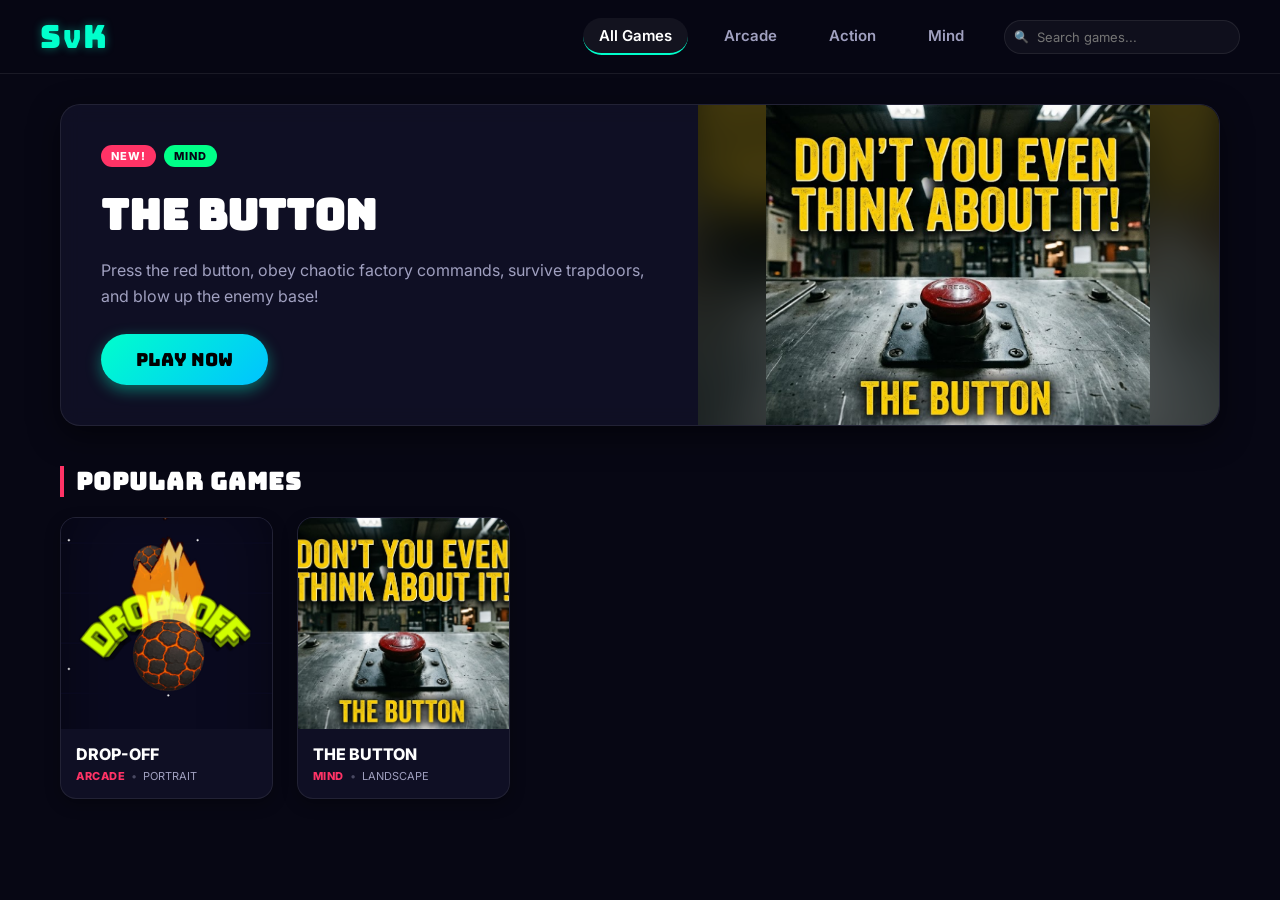
==== index.html @ 61e50400 "about page, favicon, seo issues fixed" ====
<!DOCTYPE html>
<html lang="en">
<head>
    <meta charset="UTF-8">
    <meta name="viewport" content="width=device-width, initial-scale=1.0, maximum-scale=1.0, user-scalable=no">
    <title>Free online games at SvK - Play Now!</title>
    <meta name="description" content="Play the best free online browser games on SvK. No downloads, no installations, instant play directly in your browser on PC and mobile.">
    <meta name="keywords" content="svk, arcade, free online games, browser games, html5 games, play free games, unblocked games, play reflex games, drop-off, the button, the-button, reflex games">
    <meta name="robots" content="index, follow, max-image-preview:large">
    <link rel="canonical" href="https://svk-games.netlify.app/">
    <link rel="icon" type="image/svg+xml" href="/favicon.svg">
    <link rel="alternate icon" href="/favicon.ico">

    <meta name="author" content="Sumegh Veer Kalra, SvK Creations">
    <meta name="creator" content="Sumegh Veer Kalra, SvK Creations">

    <meta name="msvalidate.01" content="404C82F851A61285B757FA235D594E7E" />

    <meta property="og:type" content="website">
    <meta property="og:url" content="https://svk-games.netlify.app/">
    <meta property="og:title" content="SvK - Play Free Online Browser Games">
    <meta property="og:description" content="Play premium free HTML5 online browser games on SvK. Fast, instant play on mobile and desktop with no installs.">
    <meta property="og:image" content="https://svk-games.netlify.app/games/the-button/cover_square.png">

    <meta name="twitter:card" content="summary_large_image">
    <meta name="twitter:url" content="https://svk-games.netlify.app/">
    <meta name="twitter:title" content="SvK - Play Free Online Browser Games">
    <meta name="twitter:description" content="Play premium free HTML5 online browser games on SvK. Fast, instant play on mobile and desktop.">
    <meta name="twitter:image" content="https://svk-games.netlify.app/games/the-button/cover_square.png">

    <script type="application/ld+json">
    {
      "@context": "https://schema.org",
      "@type": "WebSite",
      "name": "SvK",
      "url": "https://svk-games.netlify.app/",
      "description": "Play premium free HTML5 online browser games on SvK.",
      "genre": "GamePlatform",
      "author": [
        {
          "@type": "Person",
          "name": "Sumegh Veer Kalra"
        },
        {
          "@type": "Organization",
          "name": "SvK Creations"
        }
      ],
      "creator": [
        {
          "@type": "Person",
          "name": "Sumegh Veer Kalra"
        },
        {
          "@type": "Organization",
          "name": "SvK Creations"
        }
      ],
      "potentialAction": {
        "@type": "SearchAction",
        "target": "https://svk-games.netlify.app/?search={search_term_string}",
        "query-input": "required name=search_term_string"
      }
    }
    </script>

    <script>
    if ('serviceWorker' in navigator) {
        navigator.serviceWorker.getRegistrations().then(function(regs) {
            for (let reg of regs) reg.unregister();
        });
    }
    </script>

    <link rel="stylesheet" href="style.css?v=1.1.8">
    
    <link rel="preconnect" href="https://fonts.googleapis.com">
    <link rel="preconnect" href="https://fonts.gstatic.com" crossorigin>
    <link href="https://fonts.googleapis.com/css2?family=Bungee&family=Inter:wght@400;600;800&display=swap" rel="stylesheet">
</head>
<body>

    <header class="main-header">
        <div class="header-container">
            <a href="/about" target="_blank" class="logo" title="About SvK">S<span class="logo-v">v</span>K</a>
            <div class="header-controls">
                <nav class="nav-links">
                    <a href="#" class="active" data-filter="all">All Games</a>
                    <a href="#" data-filter="arcade">Arcade</a>
                    <a href="#" data-filter="action">Action</a>
                    <a href="#" data-filter="mind">Mind</a>
                </nav>
                <div class="search-wrapper">
                    <span class="search-icon">🔍</span>
                    <input type="text" id="search-input" placeholder="Search games..." autocomplete="off">
                    <button id="search-clear-btn" style="display: none;">✕</button>
                </div>
            </div>
        </div>
    </header>

    <main class="portal-container">

        <section class="featured-section">
            <div class="featured-card" id="featured-game-card" style="display: none;">
                <div class="featured-info">
                    <div class="featured-tags-row">
                        <span class="tag" id="featured-tag">NEW!</span>
                        <span class="tag-category" id="featured-category">CATEGORY</span>
                    </div>
                    <h1 class="featured-title" id="featured-title">Loading...</h1>
                    <p class="featured-desc" id="featured-desc">Loading description...</p>
                    <button class="play-btn-large" id="featured-play-btn">PLAY NOW</button>
                </div>
                <div class="featured-media">
                    
                    <div class="media-placeholder" id="featured-media-img"></div>
                </div>
            </div>
        </section>

        <section class="games-section" id="recently-played-section" style="display: none;">
            <h2 class="section-title">Recently Played</h2>
            <div class="games-grid" id="recently-played-grid-container">
                
            </div>
        </section>

        <section class="games-section">
            <h2 class="section-title" id="games-section-title">Popular Games</h2>
            <div class="games-grid" id="games-grid-container">
                
            </div>
        </section>

    </main>

    <div id="gameModal" class="game-modal">
        <div class="modal-backdrop" onclick="portal.closeGame()"></div>
        <div class="modal-content">
            <button id="floatingCloseBtn" class="floating-close-btn" onclick="portal.closeGame()" title="Close">✕</button>
            <div class="modal-header">
                <h3 id="modal-game-title">Game Title</h3>
                <div class="modal-controls">
                    <button id="shareBtn" onclick="portal.shareActiveGame()" title="Share Game">🔗</button>
                    <button id="fullscreenBtn" title="Fullscreen">⛶</button>
                    <button id="closeBtn" onclick="portal.closeGame()" title="Close">✕</button>
                </div>
            </div>
            <div class="iframe-wrapper" id="game-iframe-wrapper">
                <div id="game-loader-overlay" class="game-loader-overlay" style="display: none;">
                    <div class="loader-pulse-logo">S<span class="logo-v">v</span>K</div>
                    <div class="loader-game-title" id="loader-game-title">LOADING...</div>
                    <div class="loader-bar-track">
                        <div class="loader-bar-fill" id="loader-progress-bar"></div>
                    </div>
                    <div class="loader-stats">
                        <span id="loader-percent">0%</span>
                        <span id="loader-bytes">0 KB / 0 KB</span>
                    </div>
                </div>
                <button id="mobile-back-btn" class="mobile-back-btn" onclick="portal.exitMobileFullscreen()" style="display: none;">
                    ✕ Back
                </button>
            </div>

            <div class="mobile-info-panel" id="game-mobile-panel">
                
            </div>
        </div>

        <div class="game-sidebar" id="game-pc-sidebar">
            
        </div>
    </div>

    <div id="toast-notification" class="toast-notification">Link copied to clipboard! 📋</div>

    <script src="portal.js?v=1.1.8"></script>
</body>
</html>
---- style.css ----
:root {
    --bg-dark: #070714;
    --bg-card: rgba(22, 22, 48, 0.6);
    --border-color: rgba(255, 255, 255, 0.08);
    --text-primary: #ffffff;
    --text-secondary: #a0a0c0;
    --color-accent: #00ffcc;
    --color-neon-pink: #ff3366;
    --color-neon-yellow: #ffcc00;
    --font-primary: 'Inter', sans-serif;
    --font-heading: 'Bungee', sans-serif;
    --transition-smooth: all 0.3s cubic-bezier(0.25, 0.8, 0.25, 1);
}

body {
    margin: 0;
    padding: 0;
    background-color: var(--bg-dark);
    color: var(--text-primary);
    font-family: var(--font-primary);
    overflow-x: hidden;
    min-height: 100vh;
    display: flex;
    flex-direction: column;
}

.main-header {
    background-color: rgba(7, 7, 20, 0.95);
    border-bottom: 1px solid var(--border-color);
    position: sticky;
    top: 0;
    z-index: 1000;
}

.header-container {
    max-width: 1200px;
    margin: 0 auto;
    padding: 15px 20px;
    display: flex;
    justify-content: space-between;
    align-items: center;
}

.logo {
    font-family: var(--font-heading); 
    font-size: 32px;
    color: var(--color-accent);
    letter-spacing: 1px;
    text-shadow: 0 0 10px rgba(0, 255, 204, 0.4);
    cursor: pointer;
    display: flex;
    align-items: baseline;
    text-decoration: none;
}

.logo-v {
    font-family: var(--font-heading); 
    font-size: 25px; 
    margin: 0 1px;
}

.nav-links {
    display: flex;
    gap: 20px;
}

.nav-links a {
    color: var(--text-secondary);
    text-decoration: none;
    font-weight: 600;
    font-size: 15px;
    padding: 8px 16px;
    border-radius: 20px;
    transition: var(--transition-smooth);
}

.nav-links a:hover,
.nav-links a.active {
    color: var(--text-primary);
    background-color: rgba(255, 255, 255, 0.05);
    border-bottom: 2px solid var(--color-accent);
}

.header-controls {
    display: flex;
    align-items: center;
    gap: 24px;
}

.search-wrapper {
    position: relative;
    display: flex;
    align-items: center;
}

.search-wrapper input {
    background-color: rgba(255, 255, 255, 0.04);
    border: 1px solid var(--border-color);
    border-radius: 20px;
    padding: 8px 32px 8px 32px;
    color: var(--text-primary);
    font-family: var(--font-primary);
    font-size: 13px;
    width: 170px;
    transition: var(--transition-smooth);
}

.search-wrapper input:focus {
    outline: none;
    border-color: var(--color-accent);
    box-shadow: 0 0 10px rgba(0, 255, 204, 0.3);
    background-color: rgba(255, 255, 255, 0.08);
    width: 210px; 
}

.search-icon {
    position: absolute;
    left: 10px;
    font-size: 12px;
    color: var(--text-secondary);
    pointer-events: none;
}

#search-clear-btn {
    position: absolute;
    right: 10px;
    background: transparent;
    border: none;
    color: var(--text-secondary);
    font-size: 12px;
    cursor: pointer;
    padding: 0;
    display: flex;
    align-items: center;
    justify-content: center;
}

#search-clear-btn:hover {
    color: var(--color-neon-pink);
}

.portal-container {
    flex: 1;
    max-width: 1200px;
    width: 100%;
    margin: 0 auto;
    padding: 30px 20px;
    box-sizing: border-box;
}

.featured-section {
    margin-bottom: 40px;
}

.featured-card {
    background: var(--bg-card);
    border: 1px solid var(--border-color);
    border-radius: 20px;
    display: flex;
    overflow: hidden;
    box-shadow: 0 10px 30px rgba(0, 0, 0, 0.5);
    backdrop-filter: blur(10px);
}

.featured-info {
    padding: 40px;
    flex: 1;
    display: flex;
    flex-direction: column;
    justify-content: center;
    align-items: flex-start;
    gap: 15px;
}

.featured-tags-row {
    display: flex;
    gap: 8px;
    align-items: center;
    margin-bottom: 5px;
}

.featured-info .tag {
    background-color: var(--color-neon-pink);
    color: white;
    font-size: 11px;
    font-weight: 800;
    padding: 4px 10px;
    border-radius: 12px;
    letter-spacing: 1px;
}

.tag-category {
    background-color: #00ff88; 
    color: #050515;            
    font-size: 11px;
    font-weight: 800;
    padding: 4px 10px;
    border-radius: 12px;
    letter-spacing: 1px;
    text-transform: uppercase;
}

.featured-title {
    font-family: var(--font-heading);
    font-size: 42px;
    margin: 0;
    color: var(--text-primary);
    text-transform: uppercase;
}

.featured-desc {
    color: var(--text-secondary);
    font-size: 16px;
    line-height: 1.6;
    margin: 0 0 10px 0;
}

.play-btn-large {
    background: linear-gradient(135deg, var(--color-accent), #00c3ff);
    color: #000;
    font-family: var(--font-heading);
    font-size: 18px;
    border: none;
    padding: 14px 35px;
    border-radius: 30px;
    cursor: pointer;
    box-shadow: 0 5px 15px rgba(0, 255, 204, 0.4);
    transition: var(--transition-smooth);
}

.play-btn-large:hover {
    transform: translateY(-3px);
    box-shadow: 0 8px 25px rgba(0, 255, 204, 0.6);
}

.featured-media {
    flex: 0 0 45%; 
    aspect-ratio: 16 / 9; 
    background-color: #0c0c20;
    position: relative;
    overflow: hidden;
    display: flex;
    align-items: center;
    justify-content: center;
}

.featured-media::before {
    content: "";
    position: absolute;
    top: -20px;
    left: -20px;
    right: -20px;
    bottom: -20px;
    background-image: var(--featured-bg);
    background-size: cover;
    background-position: center;
    filter: blur(22px) brightness(0.45);
    transform: scale(1.15);
    z-index: 1;
}

.media-placeholder {
    position: relative;
    width: 100%;
    height: 100%;
    background-size: contain;
    background-repeat: no-repeat;
    background-position: center;
    z-index: 2;
    opacity: 1;
}

.games-section {
    margin-top: 20px;
}

.section-title {
    font-family: var(--font-heading);
    font-size: 24px;
    margin-bottom: 20px;
    letter-spacing: 1px;
    border-left: 4px solid var(--color-neon-pink);
    padding-left: 12px;
}

.games-grid {
    display: grid;
    grid-template-columns: repeat(auto-fill, minmax(180px, 1fr));
    gap: 24px;
}

.game-card {
    background: var(--bg-card);
    border: 1px solid var(--border-color);
    border-radius: 16px;
    overflow: hidden;
    cursor: pointer;
    box-shadow: 0 5px 15px rgba(0, 0, 0, 0.3);
    transition: var(--transition-smooth);
    display: flex;
    flex-direction: column;
}

.game-card:hover {
    transform: translateY(-6px);
    border-color: var(--color-accent);
    box-shadow: 0 10px 20px rgba(0, 255, 204, 0.25);
}

.game-thumb-wrapper {
    width: 100%;
    padding-top: 100%; 
    position: relative;
    background-color: #0f0f2a;
    overflow: hidden;
}

.game-thumb {
    position: absolute;
    top: 0;
    left: 0;
    width: 100%;
    height: 100%;
    object-fit: cover;
    transition: transform 0.5s ease;
    pointer-events: none; 
}

.game-card:hover .game-thumb {
    transform: scale(1.08);
}

.game-info {
    padding: 15px;
    display: flex;
    flex-direction: column;
    gap: 5px;
}

.game-title {
    font-weight: 800;
    font-size: 16px;
    margin: 0;
    white-space: nowrap;
    overflow: hidden;
    text-overflow: ellipsis;
    text-transform: uppercase;
}

.game-meta {
    font-size: 11px; 
    color: var(--text-secondary);
    display: flex;
    align-items: center; 
}

.game-modal {
    position: fixed;
    top: 0;
    left: 0;
    width: 100vw;
    height: 100vh;
    z-index: 2000;
    display: none; 
    justify-content: center;
    align-items: center;
}

.game-modal.active {
    display: flex; 
}

.modal-backdrop {
    position: absolute;
    top: 0;
    left: 0;
    width: 100%;
    height: 100%;
    background-color: rgba(5, 5, 15, 0.96);
}

.modal-content {
    position: absolute;
    top: 50%;
    left: 50%;
    transform: translate(-50%, -50%);
    background: #0f0f25;
    border: 2px solid var(--border-color);
    border-radius: 20px;
    box-shadow: 0 20px 50px rgba(0, 0, 0, 0.8);
    display: flex;
    flex-direction: column;
    overflow: hidden;
    z-index: 10;
}

.desktop-device .modal-content.landscape {
    top: 44%;
    width: 800px;
    overflow: visible;
    background: transparent;
    border: none;
    box-shadow: none;
}

.desktop-device .modal-content.landscape .modal-header {
    background: #0f0f25;
    border: 2px solid var(--border-color);
    border-bottom: 1px solid var(--border-color);
    border-radius: 20px 20px 0 0;
}

.desktop-device .modal-content.landscape .iframe-wrapper {
    border-left: 2px solid var(--border-color);
    border-right: 2px solid var(--border-color);
    border-bottom: 2px solid var(--border-color);
    border-radius: 0 0 20px 20px;
    overflow: hidden;
}

.desktop-device .modal-content.landscape #game-pc-sidebar-inline {
    display: flex;
    flex-direction: row;
    gap: 40px;
    padding: 18px 24px;
    background: transparent;
    border: none;
    overflow: hidden;
}

.modal-header {
    background: rgba(255, 255, 255, 0.02);
    border-bottom: 1px solid var(--border-color);
    padding: 15px 20px;
    display: flex;
    justify-content: space-between;
    align-items: center;
}

.modal-header h3 {
    margin: 0;
    font-family: var(--font-primary);
    font-weight: 800;
    font-size: 18px;
    text-transform: uppercase;
}

.modal-controls {
    display: flex;
    gap: 12px;
}

.modal-controls button {
    background: transparent;
    border: none;
    color: var(--text-secondary);
    font-size: 20px;
    cursor: pointer;
    width: 32px;
    height: 32px;
    border-radius: 50%;
    display: flex;
    justify-content: center;
    align-items: center;
    transition: var(--transition-smooth);
}

.modal-controls button:hover {
    color: var(--text-primary);
    background-color: rgba(255, 255, 255, 0.08);
}

#shareBtn:hover {
    color: var(--color-accent);
    background-color: rgba(0, 255, 204, 0.12);
}

#closeBtn:hover {
    background-color: var(--color-neon-pink);
    color: white;
}

.iframe-wrapper {
    display: flex;
    justify-content: center;
    align-items: center;
    background-color: #000000;
    position: relative;
    z-index: 2; 
    overflow: hidden;
    box-sizing: border-box;
}

.iframe-wrapper iframe,
#active-game-iframe {
    width: 100%;
    height: 100%;
    max-width: 100%;
    max-height: 100%;
    aspect-ratio: var(--game-aspect-ratio, 16 / 9);
    border: none;
    display: block;
    object-fit: contain;
    margin: auto;
}

.game-loader-overlay {
    position: absolute;
    top: 0;
    left: 0;
    width: 100%;
    height: 100%;
    background-color: #080816;
    display: flex;
    flex-direction: column;
    justify-content: center;
    align-items: center;
    gap: 16px;
    z-index: 100;
    transition: opacity 0.35s ease, visibility 0.35s ease;
    padding: 30px;
    box-sizing: border-box;
}

.game-loader-overlay.fade-out {
    opacity: 0;
    visibility: hidden;
    pointer-events: none;
}

.loader-pulse-logo {
    font-family: var(--font-heading);
    font-size: 38px;
    color: var(--color-accent);
    letter-spacing: 1px;
    display: flex;
    align-items: baseline;
    justify-content: center;
    animation: loaderLogoGlow 1.5s ease-in-out infinite alternate;
}

.loader-pulse-logo .logo-v {
    font-family: var(--font-heading);
    font-size: 29px;
    margin: 0 1px;
    color: var(--color-accent);
}

@keyframes loaderLogoGlow {
    from {
        text-shadow: 0 0 10px rgba(0, 255, 204, 0.4);
        transform: scale(0.97);
    }
    to {
        text-shadow: 0 0 20px rgba(0, 255, 204, 0.9), 0 0 35px rgba(0, 255, 204, 0.6);
        transform: scale(1.03);
    }
}

.loader-game-title {
    font-family: var(--font-primary);
    font-weight: 800;
    font-size: 14px;
    letter-spacing: 1.5px;
    text-transform: uppercase;
    color: var(--text-secondary);
}

.loader-bar-track {
    width: 80%;
    max-width: 320px;
    height: 8px;
    background-color: rgba(255, 255, 255, 0.08);
    border: 1px solid rgba(255, 255, 255, 0.15);
    border-radius: 10px;
    overflow: hidden;
    position: relative;
    box-shadow: inset 0 2px 4px rgba(0, 0, 0, 0.6);
}

.loader-bar-fill {
    width: 0%;
    height: 100%;
    background: var(--color-accent);
    border-radius: 10px;
    transition: width 0.15s ease-out;
    box-shadow: 0 0 14px rgba(0, 255, 204, 0.85);
}

.loader-stats {
    display: flex;
    justify-content: space-between;
    width: 80%;
    max-width: 320px;
    font-family: var(--font-primary);
    font-size: 12px;
    font-weight: 700;
    color: var(--text-secondary);
}

.loader-stats #loader-percent {
    color: var(--color-accent);
}

.iframe-wrapper.portrait {
    width: 368px; 
    height: 654px; 
}

.iframe-wrapper.landscape {
    width: 800px;
    height: 450px; 
}

.iframe-wrapper.square {
    width: 500px;
    height: 500px; 
}

.floating-close-btn {
    position: absolute;
    top: 15px;
    right: 15px;
    width: 40px;
    height: 40px;
    border-radius: 50%;
    background: rgba(0, 0, 0, 0.6);
    backdrop-filter: blur(4px);
    border: 1px solid rgba(255, 255, 255, 0.2);
    color: white;
    font-size: 20px;
    display: none; 
    justify-content: center;
    align-items: center;
    cursor: pointer;
    z-index: 99999;
    transition: var(--transition-smooth);
}

.floating-close-btn:hover {
    background: rgba(255, 51, 102, 0.85); 
    border-color: var(--color-neon-pink);
    transform: scale(1.05);
}

@media (max-width: 768px) {
    .header-container {
        flex-direction: column;
        gap: 12px;
        padding: 12px 15px;
        align-items: center;
    }
    .header-controls {
        flex-direction: column;
        width: 100%;
        gap: 12px;
        align-items: center;
    }
    .search-wrapper {
        width: 100%;
        max-width: 320px;
    }
    .search-wrapper input {
        width: 100%;
        box-sizing: border-box;
    }
    .search-wrapper input:focus {
        width: 100%; 
    }
    #search-clear-btn {
        font-size: 18px !important; 
    }
    .logo {
        font-size: 26px;
    }
    .nav-links {
        width: 100%;
        overflow-x: auto;
        white-space: nowrap;
        gap: 10px;
        justify-content: flex-start;
        padding-bottom: 4px;
        -ms-overflow-style: none;  
        scrollbar-width: none;  
    }
    .nav-links::-webkit-scrollbar {
        display: none; 
    }
    .nav-links a {
        font-size: 13px;
        padding: 6px 12px;
        flex-shrink: 0;
    }
    .featured-card {
        flex-direction: column-reverse;
    }
    .featured-info {
        padding: 25px;
    }
    .featured-title {
        font-size: 32px;
    }
    .games-grid {
        grid-template-columns: repeat(2, 1fr); 
        gap: 16px;
    }
    .game-info {
        padding: 10px 8px !important; 
        gap: 6px;
    }
    .game-title {
        font-size: 14px !important; 
    }
    .game-meta {
        font-size: 10px !important; 
    }
    .iframe-wrapper.landscape {
        width: 95vw;
        max-height: 75vh;
    }
    .iframe-wrapper.portrait {
        height: 75vh;
    }
}

@media (pointer: coarse) {
    
    .modal-header {
        display: none !important;
    }
    .floating-close-btn {
        display: flex !important;
    }
}

.game-sidebar {
    position: absolute;
    right: 4%; 
    top: 50%;
    transform: translateY(-50%);
    width: 320px;
    padding: 0;
    display: flex;
    flex-direction: column;
    gap: 24px;
    box-sizing: border-box;
    z-index: 2010; 
    color: var(--text-primary);
    background: transparent; 
    border: none;
    pointer-events: auto; 
}

.desktop-device .game-modal.active .game-sidebar.landscape-mode {
    display: none !important;
}

.sidebar-title {
    font-family: var(--font-heading);
    font-size: 18px;
    color: var(--color-neon-cyan);
    margin: 0 0 5px 0;
    border-bottom: 2px solid rgba(0, 255, 204, 0.1);
    padding-bottom: 8px;
    text-transform: uppercase;
}

.sidebar-section {
    display: flex;
    flex-direction: column;
    gap: 8px;
}

.sidebar-section-title {
    font-size: 12px;
    font-weight: 800;
    color: var(--color-neon-pink);
    letter-spacing: 1.5px;
    text-transform: uppercase;
}

.sidebar-section-text {
    font-size: 14px;
    color: var(--text-secondary);
    line-height: 1.6;
    margin: 0;
}

.mobile-info-panel {
    display: none; 
}

.mobile-device .game-modal {
    display: none; 
    background-color: #05050f; 
    overflow-y: scroll; 
    -webkit-overflow-scrolling: touch; 
    overscroll-behavior: contain; 
}

.mobile-device .game-modal.active {
    display: block; 
}

.mobile-device .iframe-wrapper.portrait {
    width: 100%;
    max-width: 368px;
    height: auto;
    aspect-ratio: 9/16;
}

.mobile-device .iframe-wrapper.landscape {
    width: 100%;
    max-width: 800px;
    height: auto;
    aspect-ratio: 16/9;
}

.mobile-device .iframe-wrapper.square {
    width: 100%;
    max-width: 500px;
    height: auto;
    aspect-ratio: 1/1;
}

.mobile-device .iframe-wrapper.showing-cover {
    aspect-ratio: 1/1 !important;
    max-width: 368px;
    width: 100%;
    height: auto !important;
}

.mobile-device .modal-backdrop {
    background-color: #05050f !important; 
    opacity: 1 !important;
    position: fixed; 
}

.mobile-device .modal-content {
    position: relative;
    top: auto;
    left: auto;
    transform: none;
    width: 95%;
    max-width: 95%; 
    max-height: none; 
    overflow-y: visible; 
    margin: 20px auto;
    display: flex;
    flex-direction: column;
    box-shadow: none; 
    border: none; 
    background: transparent;
}

.mobile-device .modal-content.portrait {
    max-width: 368px; 
}

.mobile-device .modal-content.landscape {
    max-width: 800px; 
}

.mobile-device .modal-content.square {
    max-width: 500px; 
}

.mobile-device .floating-close-btn {
    position: fixed !important; 
    top: 15px;
    right: 15px;
    z-index: 999999 !important; 
    display: flex !important;
}

.mobile-device .game-sidebar {
    display: none !important; 
}

.mobile-device .mobile-info-panel {
    display: flex;
    flex-direction: column;
    width: 100%;
    background-color: #0c0c24;
    padding: 20px;
    box-sizing: border-box;
    gap: 20px;
    color: var(--text-primary);
    border-top: 1px solid var(--border-color);
    position: relative;
    z-index: 1; 
}

.mobile-device .mobile-header-row {
    display: flex;
    gap: 15px;
    align-items: center;
}

.mobile-device .mobile-thumb-img {
    width: 80px;
    height: 80px;
    border-radius: 12px;
    border: 2px solid var(--border-color);
    object-fit: cover;
    pointer-events: none; 
}

.mobile-device .mobile-game-info {
    display: flex;
    flex-direction: column;
    gap: 0px;
}

.mobile-device .mobile-similar-grid {
    display: grid;
    grid-template-columns: repeat(2, 1fr);
    gap: 12px;
}

.mobile-device .similar-game-card {
    background: var(--bg-card);
    border: 1px solid var(--border-color);
    border-radius: 10px;
    overflow: hidden;
    cursor: pointer;
    display: flex;
    align-items: center;
    gap: 10px;
    padding: 8px;
    transition: var(--transition-smooth);
}

.mobile-device .similar-game-card:hover {
    border-color: var(--color-neon-cyan);
}

.mobile-device .similar-thumb {
    width: 45px;
    height: 45px;
    border-radius: 6px;
    object-fit: cover;
    pointer-events: none; 
}

.mobile-device .similar-title {
    font-family: var(--font-heading);
    font-size: 11px;
    color: var(--text-primary);
    white-space: nowrap;
    overflow: hidden;
    text-overflow: ellipsis;
    flex: 1;
    text-transform: uppercase;
}

@media (max-width: 1100px) {
    .desktop-device .game-sidebar {
        display: none !important;
    }
}

.mobile-play-cover {
    width: 100%;
    height: 100%;
    display: flex;
    flex-direction: column;
    justify-content: center;
    align-items: center;
    background-size: cover;
    background-position: center;
    position: relative;
    cursor: pointer;
    box-sizing: border-box;
    border-radius: 12px;
    overflow: hidden;
}

.mobile-play-cover::before {
    content: '';
    position: absolute;
    top: 0;
    left: 0;
    width: 100%;
    height: 100%;
    background-color: rgba(5, 5, 15, 0.3); 
    z-index: 1;
}

.mobile-play-btn {
    position: relative;
    z-index: 2;
    width: 70px;
    height: 70px;
    background: linear-gradient(135deg, var(--color-accent), #00c3ff);
    border-radius: 50%;
    display: flex;
    justify-content: center;
    align-items: center;
    box-shadow: 0 0 25px rgba(0, 255, 204, 0.5);
    color: #050515;
    transition: var(--transition-smooth);
    margin-bottom: 12px;
}

.mobile-play-btn svg {
    margin-left: 4px; 
}

.mobile-play-btn:hover {
    transform: scale(1.08);
    box-shadow: 0 0 35px rgba(0, 255, 204, 0.7);
}

.mobile-play-text {
    position: relative;
    z-index: 2;
    font-family: var(--font-heading);
    font-size: 15px;
    font-weight: 800;
    color: white;
    letter-spacing: 2px;
    text-shadow: 0 2px 10px rgba(0,0,0,0.5);
}

.mobile-back-btn {
    position: absolute;
    top: 15px;
    left: 15px;
    z-index: 9999999;
    background: rgba(255, 51, 102, 0.9);
    border: 1px solid var(--color-neon-pink);
    color: white;
    font-family: var(--font-heading);
    font-size: 12px;
    padding: 10px 16px;
    border-radius: 20px;
    box-shadow: 0 0 15px rgba(255, 51, 102, 0.4);
    cursor: pointer;
    display: none; 
    align-items: center;
    gap: 6px;
    letter-spacing: 1px;
    text-transform: uppercase;
    font-weight: 800;
}

.mobile-share-btn {
    background: rgba(0, 255, 204, 0.08);
    border: 1px solid var(--color-accent);
    color: var(--color-accent);
    padding: 6px 14px;
    border-radius: 16px;
    font-family: var(--font-primary);
    font-size: 11px;
    font-weight: 700;
    cursor: pointer;
    display: inline-flex;
    align-items: center;
    gap: 5px;
    margin-left: auto;
    transition: var(--transition-smooth);
}

.mobile-share-btn:hover,
.mobile-share-btn:active {
    background: var(--color-accent);
    color: #050515;
    box-shadow: 0 0 12px rgba(0, 255, 204, 0.5);
}

.toast-notification {
    position: fixed;
    bottom: 30px;
    left: 50%;
    transform: translateX(-50%) translateY(100px);
    background: rgba(15, 15, 37, 0.95);
    color: var(--color-accent);
    border: 1px solid var(--color-accent);
    box-shadow: 0 0 20px rgba(0, 255, 204, 0.4);
    padding: 12px 24px;
    border-radius: 30px;
    font-family: var(--font-primary);
    font-weight: 700;
    font-size: 14px;
    display: flex;
    align-items: center;
    gap: 8px;
    z-index: 999999;
    opacity: 0;
    pointer-events: none;
    transition: transform 0.3s cubic-bezier(0.175, 0.885, 0.32, 1.275), opacity 0.3s ease;
    backdrop-filter: blur(8px);
}

.toast-notification.show {
    transform: translateX(-50%) translateY(0);
    opacity: 1;
}

.iframe-wrapper:fullscreen,
.iframe-wrapper:-webkit-full-screen {
    width: 100vw !important;
    height: 100vh !important;
    max-width: 100vw !important;
    max-height: 100vh !important;
    background-color: #000000 !important;
    display: flex !important;
    justify-content: center !important;
    align-items: center !important;
    padding: 0 !important;
    margin: 0 !important;
    border: none !important;
    border-radius: 0 !important;
    overflow: hidden !important;
}

.iframe-wrapper:fullscreen #active-game-iframe,
.iframe-wrapper:-webkit-full-screen #active-game-iframe {
    aspect-ratio: var(--game-aspect-ratio, 16 / 9) !important;
    max-width: 100vw !important;
    max-height: 100vh !important;
    width: auto !important;
    height: auto !important;
    object-fit: contain !important;
    margin: auto !important;
    display: block !important;
}

.mobile-device .game-modal.mobile-playing {
    position: fixed !important;
    top: 0 !important;
    left: 0 !important;
    width: 100vw !important;
    height: 100vh !important;
    height: 100dvh !important;
    background-color: #000000 !important;
    z-index: 999999 !important;
    overflow: hidden !important;
    display: flex !important;
    justify-content: center !important;
    align-items: center !important;
    margin: 0 !important;
    padding: 0 !important;
}

.mobile-device .game-modal.mobile-playing .modal-content {
    width: 100vw !important;
    height: 100vh !important;
    height: 100dvh !important;
    max-width: 100vw !important;
    max-height: 100dvh !important;
    margin: 0 !important;
    padding: 0 !important;
    background-color: #000000 !important;
    display: flex !important;
    justify-content: center !important;
    align-items: center !important;
    border: none !important;
    border-radius: 0 !important;
    overflow: hidden !important;
    position: static !important;
}

.mobile-device .game-modal.mobile-playing .mobile-info-panel {
    display: none !important;
}

.mobile-device .game-modal.mobile-playing .iframe-wrapper {
    width: 100vw !important;
    height: 100vh !important;
    height: 100dvh !important;
    max-width: 100vw !important;
    max-height: 100dvh !important;
    background-color: #000000 !important;
    display: flex !important;
    justify-content: center !important;
    align-items: center !important;
    border: none !important;
    border-radius: 0 !important;
    overflow: hidden !important;
}

.mobile-device .game-modal.mobile-playing #active-game-iframe {
    aspect-ratio: var(--game-aspect-ratio, 16 / 9) !important;
    max-width: 100vw !important;
    max-height: 100dvh !important;
    width: auto !important;
    height: auto !important;
    border: none !important;
    display: block !important;
    margin: auto !important;
    object-fit: contain !important;
}

.mobile-device .game-modal.mobile-playing .mobile-back-btn {
    display: flex !important;
    position: fixed !important;
    top: 14px;
    left: 14px;
    z-index: 9999999 !important;
    background: rgba(0, 0, 0, 0.65);
    border: 1px solid rgba(255, 255, 255, 0.3);
    color: #ffffff;
    backdrop-filter: blur(8px);
    box-shadow: 0 0 15px rgba(0, 0, 0, 0.8);
    font-family: var(--font-heading);
    font-size: 11px;
    padding: 8px 14px;
    border-radius: 20px;
    cursor: pointer;
    align-items: center;
    gap: 6px;
    letter-spacing: 1px;
    text-transform: uppercase;
    font-weight: 800;
    transition: var(--transition-smooth);
}

.mobile-device .game-modal.mobile-playing .mobile-back-btn:hover,
.mobile-device .game-modal.mobile-playing .mobile-back-btn:active {
    background: rgba(255, 51, 102, 0.9);
    border-color: var(--color-neon-pink);
    box-shadow: 0 0 20px rgba(255, 51, 102, 0.6);
}
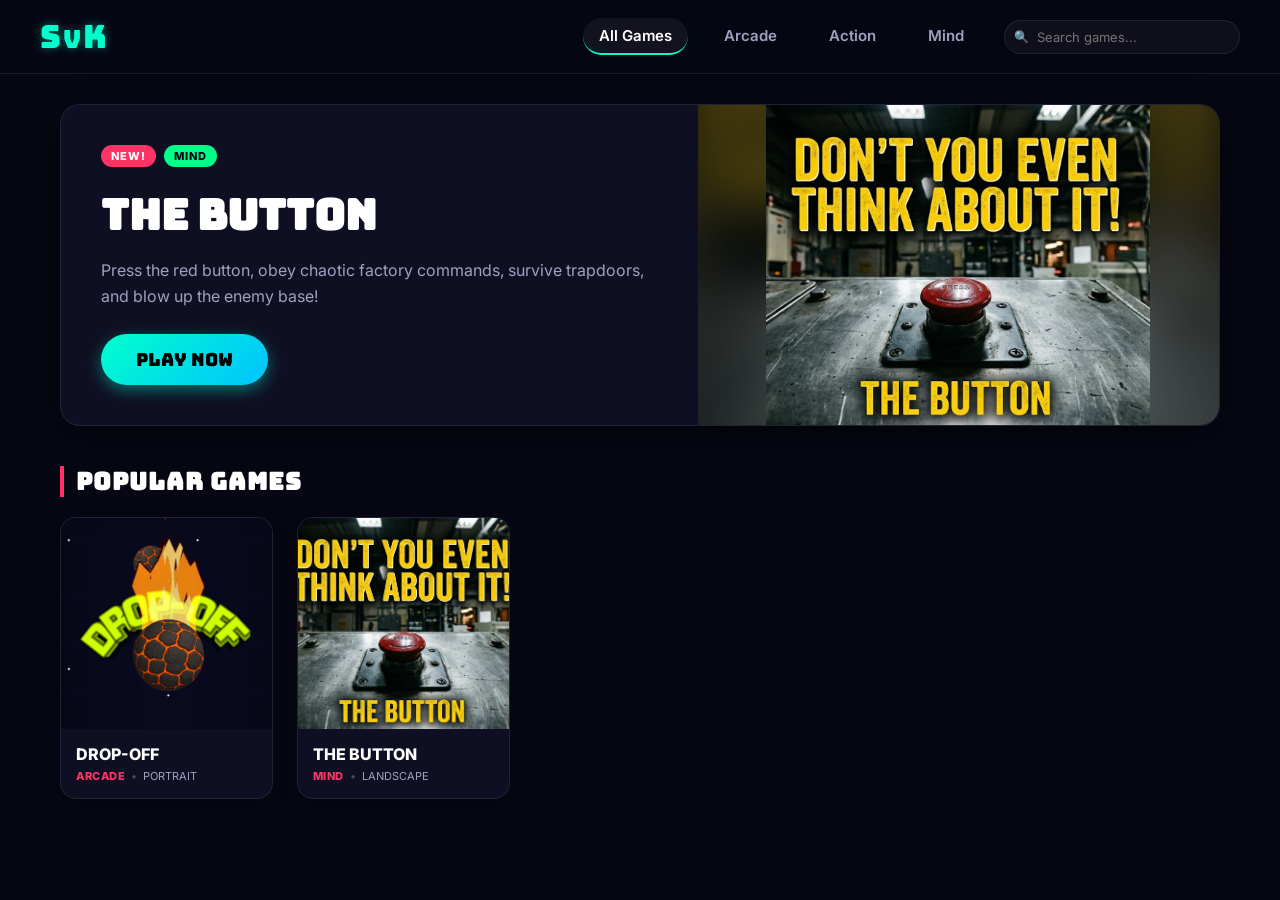
==== commit dec25fbc: "about page, favicon, seo issues fixed" ====
--- a/index.html
+++ b/index.html
@@ -9,6 +9,9 @@
     <meta name="robots" content="index, follow, max-image-preview:large">
     <link rel="canonical" href="https://svk-games.netlify.app/">
     <link rel="icon" type="image/svg+xml" href="/favicon.svg">
+    <link rel="icon" type="image/png" sizes="192x192" href="/icon-192.png">
+    <link rel="icon" type="image/png" sizes="48x48" href="/icon-48.png">
+    <link rel="apple-touch-icon" href="/icon-192.png">
     <link rel="alternate icon" href="/favicon.ico">
 
     <meta name="author" content="Sumegh Veer Kalra, SvK Creations">
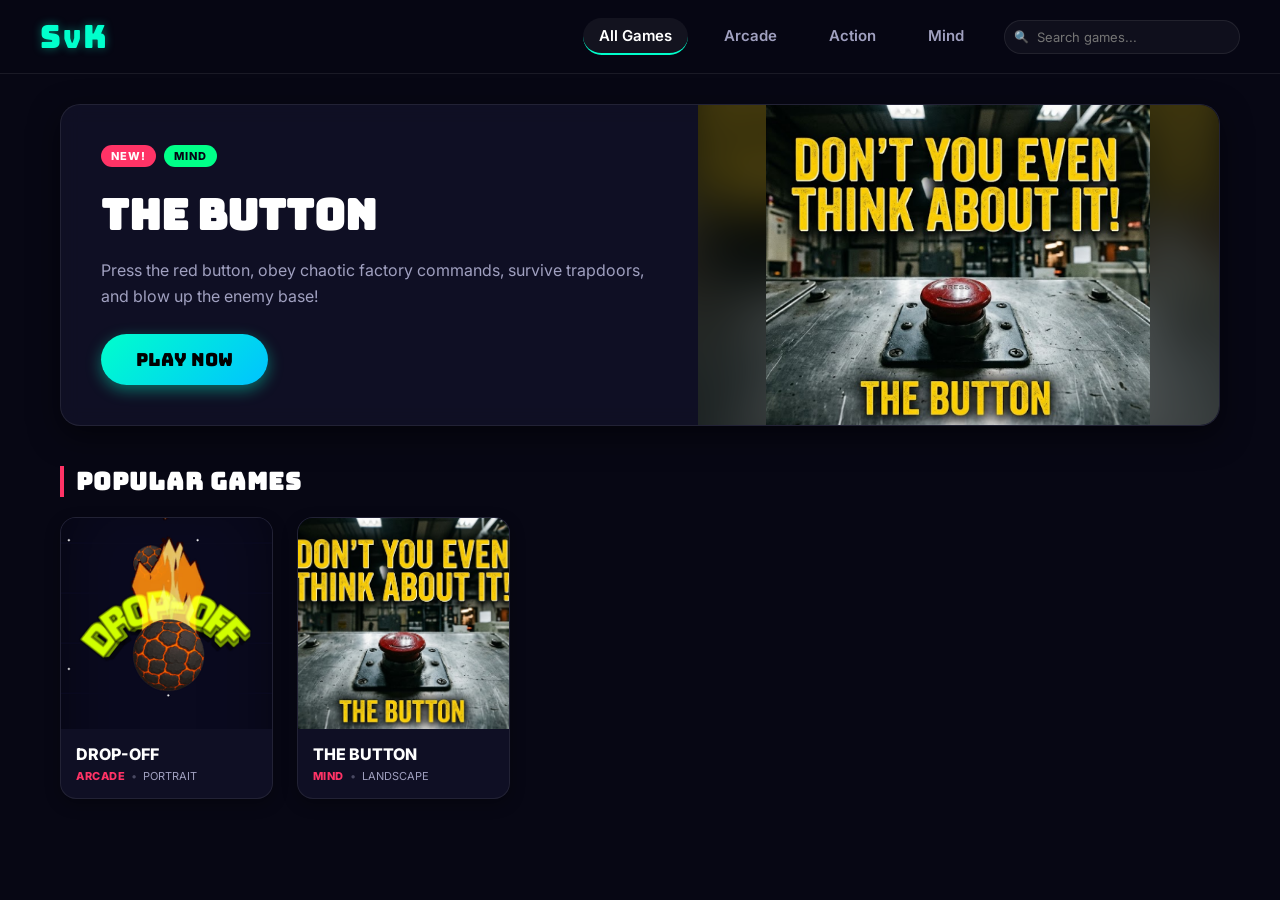
==== commit 3189e95e: "added favicon, improved seo, improved scalibility" ====
--- a/index.html
+++ b/index.html
@@ -75,7 +75,7 @@
     }
     </script>
 
-    <link rel="stylesheet" href="style.css?v=1.1.8">
+    <link rel="stylesheet" href="style.css?v=1.2.0">
     
     <link rel="preconnect" href="https://fonts.googleapis.com">
     <link rel="preconnect" href="https://fonts.gstatic.com" crossorigin>
@@ -119,6 +119,13 @@
                     
                     <div class="media-placeholder" id="featured-media-img"></div>
                 </div>
+            </div>
+        </section>
+
+        <section class="games-section" id="playtest-section" style="display: none;">
+            <h2 class="section-title">Play Test</h2>
+            <div class="games-grid" id="playtest-grid-container">
+                
             </div>
         </section>
 
@@ -179,6 +186,6 @@
 
     <div id="toast-notification" class="toast-notification">Link copied to clipboard! 📋</div>
 
-    <script src="portal.js?v=1.1.8"></script>
+    <script src="portal.js?v=1.2.0"></script>
 </body>
 </html>
--- a/style.css
+++ b/style.css
@@ -1119,14 +1119,14 @@
 
 .iframe-wrapper:fullscreen #active-game-iframe,
 .iframe-wrapper:-webkit-full-screen #active-game-iframe {
-    aspect-ratio: var(--game-aspect-ratio, 16 / 9) !important;
-    max-width: 100vw !important;
-    max-height: 100vh !important;
-    width: auto !important;
-    height: auto !important;
-    object-fit: contain !important;
-    margin: auto !important;
-    display: block !important;
+    aspect-ratio: var(--game-aspect-ratio, 16 / 9);
+    max-width: 100vw;
+    max-height: 100vh;
+    width: auto;
+    height: auto;
+    object-fit: contain;
+    margin: auto;
+    display: block;
 }
 
 .mobile-device .game-modal.mobile-playing {
@@ -1184,15 +1184,15 @@
 }
 
 .mobile-device .game-modal.mobile-playing #active-game-iframe {
-    aspect-ratio: var(--game-aspect-ratio, 16 / 9) !important;
-    max-width: 100vw !important;
-    max-height: 100dvh !important;
-    width: auto !important;
-    height: auto !important;
-    border: none !important;
-    display: block !important;
-    margin: auto !important;
-    object-fit: contain !important;
+    aspect-ratio: var(--game-aspect-ratio, 16 / 9);
+    max-width: 100vw;
+    max-height: 100dvh;
+    width: auto;
+    height: auto;
+    border: none;
+    display: block;
+    margin: auto;
+    object-fit: contain;
 }
 
 .mobile-device .game-modal.mobile-playing .mobile-back-btn {
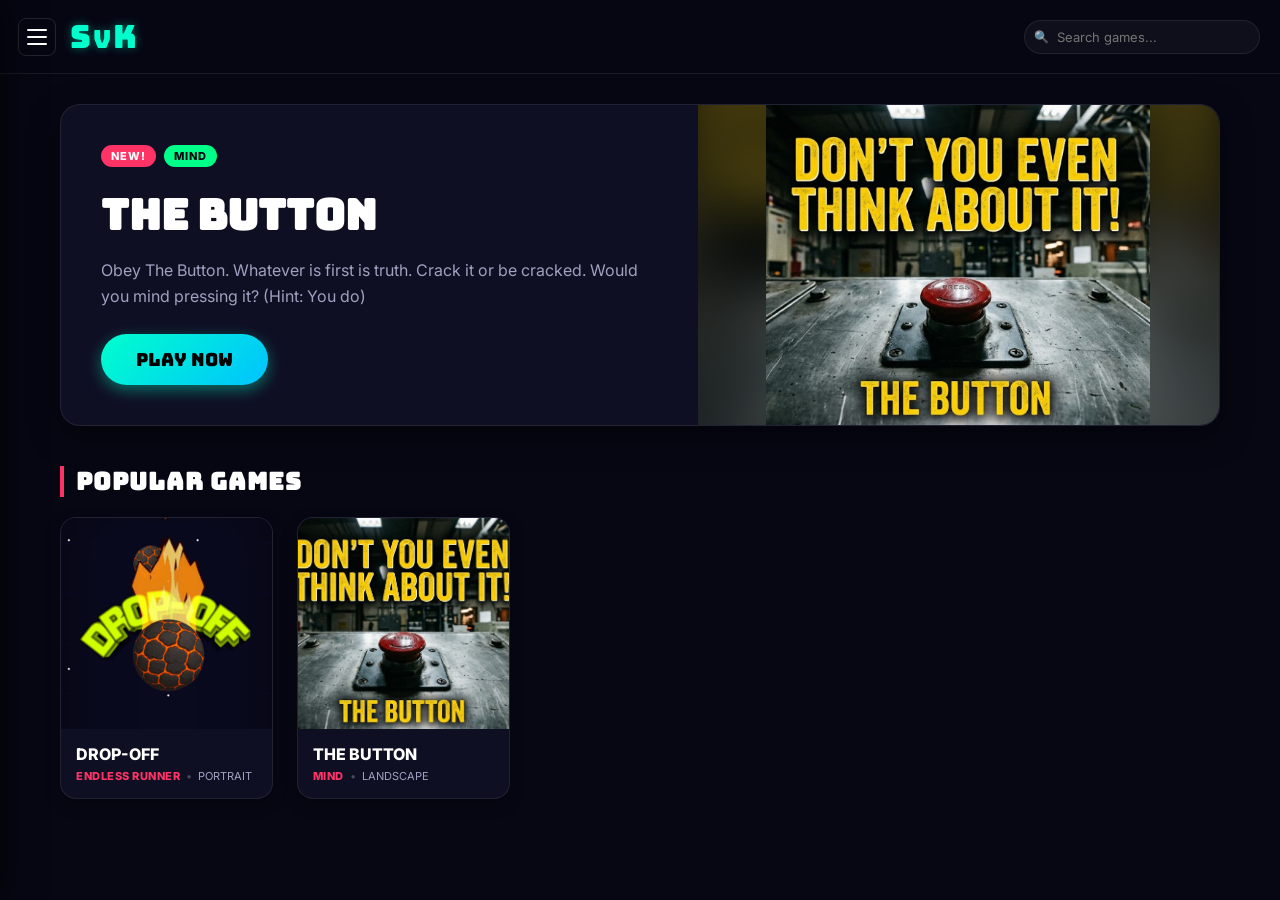
==== commit 16455d82: "New navigation and updates" ====
--- a/index.html
+++ b/index.html
@@ -23,13 +23,15 @@
     <meta property="og:url" content="https://svk-games.netlify.app/">
     <meta property="og:title" content="SvK - Play Free Online Browser Games">
     <meta property="og:description" content="Play premium free HTML5 online browser games on SvK. Fast, instant play on mobile and desktop with no installs.">
-    <meta property="og:image" content="https://svk-games.netlify.app/games/the-button/cover_square.png">
+    <meta property="og:image" content="https://svk-games.netlify.app/og-image.png">
+    <meta property="og:image:width" content="1200">
+    <meta property="og:image:height" content="630">
 
     <meta name="twitter:card" content="summary_large_image">
     <meta name="twitter:url" content="https://svk-games.netlify.app/">
     <meta name="twitter:title" content="SvK - Play Free Online Browser Games">
     <meta name="twitter:description" content="Play premium free HTML5 online browser games on SvK. Fast, instant play on mobile and desktop.">
-    <meta name="twitter:image" content="https://svk-games.netlify.app/games/the-button/cover_square.png">
+    <meta name="twitter:image" content="https://svk-games.netlify.app/og-image.png">
 
     <script type="application/ld+json">
     {
@@ -75,7 +77,7 @@
     }
     </script>
 
-    <link rel="stylesheet" href="style.css?v=1.2.0">
+    <link rel="stylesheet" href="style.css?v=1.2.9">
     
     <link rel="preconnect" href="https://fonts.googleapis.com">
     <link rel="preconnect" href="https://fonts.gstatic.com" crossorigin>
@@ -84,15 +86,14 @@
 <body>
 
     <header class="main-header">
+        <button id="menu-toggle-btn" class="menu-toggle-btn" aria-label="Open menu" title="Menu">
+            <span class="menu-bar"></span>
+            <span class="menu-bar"></span>
+            <span class="menu-bar"></span>
+        </button>
         <div class="header-container">
-            <a href="/about" target="_blank" class="logo" title="About SvK">S<span class="logo-v">v</span>K</a>
+            <a href="/" class="logo" title="SvK Games">S<span class="logo-v">v</span>K</a>
             <div class="header-controls">
-                <nav class="nav-links">
-                    <a href="#" class="active" data-filter="all">All Games</a>
-                    <a href="#" data-filter="arcade">Arcade</a>
-                    <a href="#" data-filter="action">Action</a>
-                    <a href="#" data-filter="mind">Mind</a>
-                </nav>
                 <div class="search-wrapper">
                     <span class="search-icon">🔍</span>
                     <input type="text" id="search-input" placeholder="Search games..." autocomplete="off">
@@ -101,6 +102,109 @@
             </div>
         </div>
     </header>
+
+    <div id="side-menu-backdrop" class="side-menu-backdrop"></div>
+    <aside id="side-menu" class="side-menu-drawer" aria-hidden="true">
+        <div class="side-menu-header">
+            <div class="side-menu-brand">
+                <span class="logo">S<span class="logo-v">v</span>K</span>
+            </div>
+            <button id="side-menu-close-btn" class="side-menu-close-btn" aria-label="Close menu">✕</button>
+        </div>
+        <div class="side-menu-content">
+            <nav class="side-nav-group">
+                <span class="side-nav-heading">Navigation</span>
+                <a href="/" class="side-nav-link active">
+                    <span class="side-nav-icon">🏠</span>
+                    <span class="side-nav-text">Home</span>
+                </a>
+                <a href="/about" target="_blank" class="side-nav-link">
+                    <span class="side-nav-icon">ℹ️</span>
+                    <span class="side-nav-text">About SvK</span>
+                </a>
+            </nav>
+
+            <div class="side-nav-divider"></div>
+
+            <nav class="side-nav-group" id="side-categories-group">
+                <span class="side-nav-heading">Categories</span>
+                <button type="button" class="side-nav-link category-link active" data-filter="all">
+                    <span class="side-nav-icon">🎮</span>
+                    <span class="side-nav-text">All Games</span>
+                </button>
+                <button type="button" class="side-nav-link category-link" data-filter="arcade">
+                    <span class="side-nav-icon">🕹️</span>
+                    <span class="side-nav-text">Arcade</span>
+                </button>
+                <button type="button" class="side-nav-link category-link" data-filter="mind">
+                    <span class="side-nav-icon">🧠</span>
+                    <span class="side-nav-text">Mind</span>
+                </button>
+                <button type="button" class="side-nav-link category-link" data-filter="Adventure">
+                    <span class="side-nav-icon">🗺️</span>
+                    <span class="side-nav-text">Adventure</span>
+                </button>
+                <button type="button" class="side-nav-link category-link" data-filter="Endless Runner">
+                    <span class="side-nav-icon">🏃</span>
+                    <span class="side-nav-text">Endless Runner</span>
+                </button>
+                <button type="button" class="side-nav-link category-link" data-filter="action">
+                    <span class="side-nav-icon">⚔️</span>
+                    <span class="side-nav-text">Action</span>
+                </button>
+                <button type="button" class="side-nav-link category-link" data-filter="puzzle">
+                    <span class="side-nav-icon">🧩</span>
+                    <span class="side-nav-text">Puzzle</span>
+                </button>
+                <button type="button" class="side-nav-link category-link" data-filter="racing">
+                    <span class="side-nav-icon">🏎️</span>
+                    <span class="side-nav-text">Racing</span>
+                </button>
+                <button type="button" class="side-nav-link category-link" data-filter="shooter">
+                    <span class="side-nav-icon">🎯</span>
+                    <span class="side-nav-text">Shooter</span>
+                </button>
+                <button type="button" class="side-nav-link category-link" data-filter="strategy">
+                    <span class="side-nav-icon">🏰</span>
+                    <span class="side-nav-text">Strategy</span>
+                </button>
+                <button type="button" class="side-nav-link category-link" data-filter="sports">
+                    <span class="side-nav-icon">⚽</span>
+                    <span class="side-nav-text">Sports</span>
+                </button>
+                <button type="button" class="side-nav-link category-link" data-filter="casual">
+                    <span class="side-nav-icon">☕</span>
+                    <span class="side-nav-text">Casual</span>
+                </button>
+                <button type="button" class="side-nav-link category-link" data-filter="rpg">
+                    <span class="side-nav-icon">🛡️</span>
+                    <span class="side-nav-text">RPG</span>
+                </button>
+                <button type="button" class="side-nav-link category-link" data-filter="simulation">
+                    <span class="side-nav-icon">✈️</span>
+                    <span class="side-nav-text">Simulation</span>
+                </button>
+                <button type="button" class="side-nav-link category-link" data-filter="survival">
+                    <span class="side-nav-icon">⛺</span>
+                    <span class="side-nav-text">Survival</span>
+                </button>
+            </nav>
+
+            <div class="side-nav-divider" id="side-playtest-divider" style="display: none;"></div>
+
+            <div class="side-playtest-section" id="side-playtest-section" style="display: none;">
+                <span class="side-nav-heading">Playtest Mode</span>
+                <div id="side-playtest-unlocked" class="side-playtest-card">
+                    <div class="side-playtest-badge">
+                        <span class="side-playtest-dot"></span>
+                        <span>TESTER ACTIVE</span>
+                    </div>
+                    <p class="side-playtest-desc">Confidential builds are unlocked on the portal.</p>
+                    <button id="side-playtest-exit-btn" class="side-playtest-btn exit">Exit Playtest Mode</button>
+                </div>
+            </div>
+        </div>
+    </aside>
 
     <main class="portal-container">
 
@@ -122,12 +226,6 @@
             </div>
         </section>
 
-        <section class="games-section" id="playtest-section" style="display: none;">
-            <h2 class="section-title">Play Test</h2>
-            <div class="games-grid" id="playtest-grid-container">
-                
-            </div>
-        </section>
 
         <section class="games-section" id="recently-played-section" style="display: none;">
             <h2 class="section-title">Recently Played</h2>
@@ -186,6 +284,6 @@
 
     <div id="toast-notification" class="toast-notification">Link copied to clipboard! 📋</div>
 
-    <script src="portal.js?v=1.2.0"></script>
+    <script src="portal.js?v=1.2.9"></script>
 </body>
 </html>
--- a/style.css
+++ b/style.css
@@ -646,21 +646,23 @@
 }
 
 @media (max-width: 768px) {
+    .menu-toggle-btn {
+        left: 14px;
+    }
     .header-container {
-        flex-direction: column;
-        gap: 12px;
-        padding: 12px 15px;
+        flex-direction: row;
+        justify-content: space-between;
         align-items: center;
+        padding: 12px 16px 12px 62px;
     }
     .header-controls {
-        flex-direction: column;
-        width: 100%;
-        gap: 12px;
+        flex-direction: row;
+        width: auto;
         align-items: center;
     }
     .search-wrapper {
-        width: 100%;
-        max-width: 320px;
+        width: 170px;
+        max-width: 220px;
     }
     .search-wrapper input {
         width: 100%;
@@ -674,24 +676,6 @@
     }
     .logo {
         font-size: 26px;
-    }
-    .nav-links {
-        width: 100%;
-        overflow-x: auto;
-        white-space: nowrap;
-        gap: 10px;
-        justify-content: flex-start;
-        padding-bottom: 4px;
-        -ms-overflow-style: none;  
-        scrollbar-width: none;  
-    }
-    .nav-links::-webkit-scrollbar {
-        display: none; 
-    }
-    .nav-links a {
-        font-size: 13px;
-        padding: 6px 12px;
-        flex-shrink: 0;
     }
     .featured-card {
         flex-direction: column-reverse;
@@ -786,6 +770,7 @@
     color: var(--text-secondary);
     line-height: 1.6;
     margin: 0;
+    white-space: pre-line;
 }
 
 .mobile-info-panel {
@@ -1164,7 +1149,9 @@
     position: static !important;
 }
 
-.mobile-device .game-modal.mobile-playing .mobile-info-panel {
+.mobile-device .game-modal.mobile-playing .mobile-info-panel,
+.mobile-device .game-modal.mobile-playing .modal-header,
+.mobile-device .game-modal.mobile-playing .floating-close-btn {
     display: none !important;
 }
 
@@ -1225,3 +1212,513 @@
     border-color: var(--color-neon-pink);
     box-shadow: 0 0 20px rgba(255, 51, 102, 0.6);
 }
+
+.rotate-overlay {
+    position: absolute;
+    top: 0;
+    left: 0;
+    width: 100%;
+    height: 100%;
+    background: radial-gradient(circle at 50% 40%, #0d0d26 0%, #04040e 100%);
+    z-index: 100000;
+    display: flex;
+    flex-direction: column;
+    justify-content: center;
+    align-items: center;
+    padding: 24px;
+    box-sizing: border-box;
+    text-align: center;
+}
+
+.rotate-close-btn {
+    position: absolute;
+    top: 14px;
+    left: 14px;
+    background: rgba(0, 0, 0, 0.6);
+    border: 1px solid rgba(255, 255, 255, 0.25);
+    color: #ffffff;
+    width: 36px;
+    height: 36px;
+    border-radius: 50%;
+    cursor: pointer;
+    display: flex;
+    align-items: center;
+    justify-content: center;
+    font-size: 16px;
+    font-weight: bold;
+    z-index: 10;
+    transition: var(--transition-smooth);
+}
+
+.rotate-close-btn:active {
+    background: rgba(255, 51, 102, 0.8);
+    border-color: var(--color-neon-pink);
+}
+
+.rotate-content {
+    display: flex;
+    flex-direction: column;
+    align-items: center;
+    justify-content: center;
+    max-width: 320px;
+    width: 100%;
+}
+
+.rotate-title {
+    font-family: var(--font-heading);
+    font-size: 19px;
+    font-weight: 900;
+    line-height: 1.35;
+    color: #ffffff;
+    letter-spacing: 1px;
+    text-shadow: 0 0 16px rgba(0, 255, 204, 0.4);
+    margin: 0 0 28px 0;
+    text-transform: uppercase;
+}
+
+.rotate-anim-container {
+    position: relative;
+    width: 150px;
+    height: 150px;
+    display: flex;
+    align-items: center;
+    justify-content: center;
+    margin-bottom: 24px;
+}
+
+.rotate-phone-anim {
+    width: 44px;
+    height: 76px;
+    border: 3px solid var(--color-accent);
+    border-radius: 10px;
+    background: rgba(0, 255, 204, 0.06);
+    box-shadow: 0 0 22px rgba(0, 255, 204, 0.45), inset 0 0 12px rgba(0, 255, 204, 0.2);
+    position: relative;
+    display: flex;
+    flex-direction: column;
+    align-items: center;
+    padding: 4px;
+    box-sizing: border-box;
+    animation: rotatePhoneDevice 2.4s cubic-bezier(0.45, 0.05, 0.25, 1) infinite;
+}
+
+.rotate-phone-screen {
+    flex: 1;
+    width: 100%;
+    border-radius: 6px;
+    background: rgba(0, 255, 204, 0.08);
+    border: 1px solid rgba(0, 255, 204, 0.25);
+    display: flex;
+    align-items: center;
+    justify-content: center;
+}
+
+.rotate-game-preview {
+    font-family: var(--font-heading);
+    font-size: 9px;
+    font-weight: 900;
+    color: var(--color-accent);
+    letter-spacing: 0.5px;
+    display: inline-flex;
+    align-items: baseline;
+    justify-content: center;
+    line-height: 1;
+    text-shadow: 0 0 6px rgba(0, 255, 204, 0.6);
+    transform-origin: center center;
+    animation: counterRotateText 2.4s cubic-bezier(0.45, 0.05, 0.25, 1) infinite;
+}
+
+.rotate-game-preview .logo-v {
+    font-family: var(--font-heading);
+    font-size: 6.5px;
+    margin: 0 0.5px;
+}
+
+.rotate-arrows {
+    position: absolute;
+    top: 0;
+    left: 0;
+    width: 150px;
+    height: 150px;
+    pointer-events: none;
+    transform-origin: 75px 75px;
+}
+
+.rotate-arrow-svg {
+    width: 100%;
+    height: 100%;
+    filter: drop-shadow(0 0 6px rgba(255, 51, 102, 0.7));
+    transform-origin: 75px 75px;
+    animation: rotateArrowToFro 1.2s ease-in-out infinite alternate;
+}
+
+@keyframes rotatePhoneDevice {
+    0%, 15% {
+        transform: rotate(0deg);
+    }
+    45%, 70% {
+        transform: rotate(-90deg);
+    }
+    90%, 100% {
+        transform: rotate(0deg);
+    }
+}
+
+@keyframes counterRotateText {
+    0%, 15% {
+        transform: rotate(0deg) scale(1);
+    }
+    45%, 70% {
+        transform: rotate(90deg) scale(1.35);
+    }
+    90%, 100% {
+        transform: rotate(0deg) scale(1);
+    }
+}
+
+@keyframes rotateArrowToFro {
+    0% {
+        transform: rotate(6deg);
+        opacity: 0.4;
+    }
+    100% {
+        transform: rotate(-32deg);
+        opacity: 1;
+    }
+}
+
+.rotate-anim-container.shake {
+    animation: rotateShake 0.45s cubic-bezier(0.36, 0.07, 0.19, 0.97) both;
+}
+
+@keyframes rotateShake {
+    10%, 90% { transform: translate3d(-3px, 0, 0); }
+    20%, 80% { transform: translate3d(5px, 0, 0); }
+    30%, 50%, 70% { transform: translate3d(-6px, 0, 0); }
+    40%, 60% { transform: translate3d(6px, 0, 0); }
+}
+
+.rotate-notice-tip {
+    font-family: var(--font-primary);
+    font-size: 12px;
+    font-weight: 700;
+    color: var(--color-neon-pink);
+    background: rgba(255, 51, 102, 0.15);
+    border: 1px solid rgba(255, 51, 102, 0.4);
+    padding: 6px 14px;
+    border-radius: 16px;
+    margin-bottom: 16px;
+    letter-spacing: 0.5px;
+}
+
+.rotate-btn-primary {
+    width: 100%;
+    background: linear-gradient(135deg, var(--color-accent), #00c3ff);
+    color: #050515;
+    font-family: var(--font-heading);
+    font-size: 15px;
+    font-weight: 900;
+    padding: 14px 20px;
+    border-radius: 28px;
+    border: none;
+    cursor: pointer;
+    box-shadow: 0 0 25px rgba(0, 255, 204, 0.5);
+    letter-spacing: 1px;
+    margin-bottom: 14px;
+    transition: transform 0.15s ease, box-shadow 0.15s ease;
+}
+
+.rotate-btn-primary:active {
+    transform: scale(0.96);
+}
+
+.rotate-btn-secondary {
+    background: transparent;
+    border: none;
+    color: var(--text-secondary);
+    font-family: var(--font-primary);
+    font-size: 13px;
+    font-weight: 600;
+    cursor: pointer;
+    padding: 8px 16px;
+    text-decoration: underline;
+    opacity: 0.85;
+    transition: opacity 0.2s ease, color 0.2s ease;
+}
+
+.rotate-btn-secondary:hover,
+.rotate-btn-secondary:active {
+    opacity: 1;
+    color: #ffffff;
+}
+
+.menu-toggle-btn {
+    position: absolute;
+    left: 24px;
+    top: 50%;
+    transform: translateY(-50%);
+    background: transparent;
+    border: 1px solid rgba(255, 255, 255, 0.12);
+    cursor: pointer;
+    display: flex;
+    flex-direction: column;
+    justify-content: center;
+    align-items: center;
+    gap: 5px;
+    width: 38px;
+    height: 38px;
+    border-radius: 8px;
+    padding: 0;
+    z-index: 1002;
+    transition: background 0.15s ease, border-color 0.15s ease, transform 0.1s ease;
+}
+
+.menu-toggle-btn:hover {
+    background: rgba(255, 255, 255, 0.08);
+    border-color: var(--color-accent);
+}
+
+.menu-toggle-btn:active {
+    transform: translateY(-50%) scale(0.95);
+}
+
+@media (max-width: 1340px) {
+    .menu-toggle-btn {
+        left: 18px;
+    }
+    .header-container {
+        padding-left: 70px;
+    }
+}
+
+.menu-bar {
+    width: 20px;
+    height: 2px;
+    background: #ffffff;
+    border-radius: 2px;
+    transition: background 0.15s ease, transform 0.2s ease;
+}
+
+.menu-toggle-btn:hover .menu-bar {
+    background: var(--color-accent);
+}
+
+.side-menu-backdrop {
+    position: fixed;
+    inset: 0;
+    background: rgba(0, 0, 0, 0.72);
+    backdrop-filter: blur(4px);
+    opacity: 0;
+    pointer-events: none;
+    transition: opacity 0.25s ease;
+    z-index: 2100;
+}
+
+.side-menu-backdrop.open {
+    opacity: 1;
+    pointer-events: auto;
+}
+
+.side-menu-drawer {
+    position: fixed;
+    top: 0;
+    left: 0;
+    bottom: 0;
+    width: 310px;
+    max-width: 85vw;
+    height: 100vh;
+    background: rgba(9, 9, 22, 0.98);
+    backdrop-filter: blur(16px);
+    border-right: 1px solid rgba(255, 255, 255, 0.12);
+    box-shadow: 0 0 35px rgba(0, 0, 0, 0.85);
+    transform: translateX(-100%);
+    transition: transform 0.28s cubic-bezier(0.16, 1, 0.3, 1);
+    z-index: 2200;
+    display: flex;
+    flex-direction: column;
+    overflow-y: auto;
+}
+
+.side-menu-drawer.open {
+    transform: translateX(0);
+}
+
+.side-menu-header {
+    display: flex;
+    align-items: center;
+    justify-content: space-between;
+    padding: 16px 20px;
+    border-bottom: 1px solid rgba(255, 255, 255, 0.08);
+}
+
+.side-menu-close-btn {
+    background: transparent;
+    border: 1px solid rgba(255, 255, 255, 0.15);
+    color: var(--text-secondary);
+    width: 32px;
+    height: 32px;
+    border-radius: 8px;
+    font-size: 15px;
+    cursor: pointer;
+    display: flex;
+    align-items: center;
+    justify-content: center;
+    transition: all 0.15s ease;
+}
+
+.side-menu-close-btn:hover {
+    color: #ffffff;
+    border-color: var(--color-neon-pink);
+    background: rgba(255, 51, 102, 0.15);
+}
+
+.side-menu-content {
+    padding: 20px;
+    display: flex;
+    flex-direction: column;
+    gap: 20px;
+    flex: 1;
+}
+
+.side-nav-heading {
+    font-size: 11px;
+    font-weight: 800;
+    color: var(--color-neon-pink);
+    letter-spacing: 1.5px;
+    text-transform: uppercase;
+    margin-bottom: 10px;
+    display: block;
+}
+
+.side-nav-group {
+    display: flex;
+    flex-direction: column;
+    gap: 6px;
+}
+
+.side-nav-link {
+    display: flex;
+    align-items: center;
+    gap: 12px;
+    padding: 10px 14px;
+    border-radius: 10px;
+    color: var(--text-primary);
+    text-decoration: none;
+    font-size: 14px;
+    font-weight: 600;
+    background: rgba(255, 255, 255, 0.03);
+    border: 1px solid transparent;
+    cursor: pointer;
+    width: 100%;
+    text-align: left;
+    font-family: inherit;
+    transition: all 0.15s ease;
+}
+
+.side-nav-link:hover {
+    background: rgba(255, 255, 255, 0.08);
+    border-color: rgba(0, 255, 204, 0.3);
+    color: var(--color-accent);
+    transform: translateX(3px);
+}
+
+.side-nav-link.active {
+    background: rgba(0, 255, 204, 0.1);
+    border-color: rgba(0, 255, 204, 0.4);
+    color: var(--color-accent);
+}
+
+.side-nav-divider {
+    height: 1px;
+    background: rgba(255, 255, 255, 0.08);
+    margin: 4px 0;
+}
+
+.side-playtest-card {
+    background: rgba(255, 255, 255, 0.03);
+    border: 1px solid rgba(255, 255, 255, 0.08);
+    border-radius: 12px;
+    padding: 14px;
+    display: flex;
+    flex-direction: column;
+    gap: 10px;
+}
+
+.side-playtest-badge {
+    display: inline-flex;
+    align-items: center;
+    gap: 8px;
+    font-size: 11px;
+    font-weight: 800;
+    color: var(--color-accent);
+    letter-spacing: 1px;
+}
+
+.side-playtest-dot {
+    width: 8px;
+    height: 8px;
+    border-radius: 50%;
+    background: var(--color-accent);
+    box-shadow: 0 0 8px var(--color-accent);
+}
+
+.side-playtest-desc {
+    font-size: 12px;
+    color: var(--text-secondary);
+    line-height: 1.5;
+    margin: 0;
+}
+
+.side-playtest-form {
+    display: flex;
+    flex-direction: column;
+    gap: 8px;
+}
+
+.side-playtest-form input {
+    background: rgba(0, 0, 0, 0.4);
+    border: 1px solid rgba(255, 255, 255, 0.15);
+    border-radius: 8px;
+    padding: 8px 12px;
+    color: #fff;
+    font-size: 12px;
+    outline: none;
+    transition: border-color 0.15s;
+}
+
+.side-playtest-form input:focus {
+    border-color: var(--color-accent);
+}
+
+.side-playtest-btn {
+    background: linear-gradient(135deg, var(--color-accent), #00c3ff);
+    color: #050515;
+    border: none;
+    border-radius: 8px;
+    padding: 8px 12px;
+    font-size: 12px;
+    font-weight: 800;
+    cursor: pointer;
+    transition: transform 0.15s, box-shadow 0.15s;
+}
+
+.side-playtest-btn:hover {
+    transform: translateY(-1px);
+    box-shadow: 0 4px 12px rgba(0, 255, 204, 0.35);
+}
+
+.side-playtest-btn.exit {
+    background: rgba(255, 51, 102, 0.15);
+    color: #ff3366;
+    border: 1px solid rgba(255, 51, 102, 0.3);
+}
+
+.side-playtest-btn.exit:hover {
+    background: rgba(255, 51, 102, 0.25);
+    box-shadow: 0 4px 12px rgba(255, 51, 102, 0.25);
+}
+
+.side-playtest-feedback {
+    font-size: 11px;
+    min-height: 14px;
+}
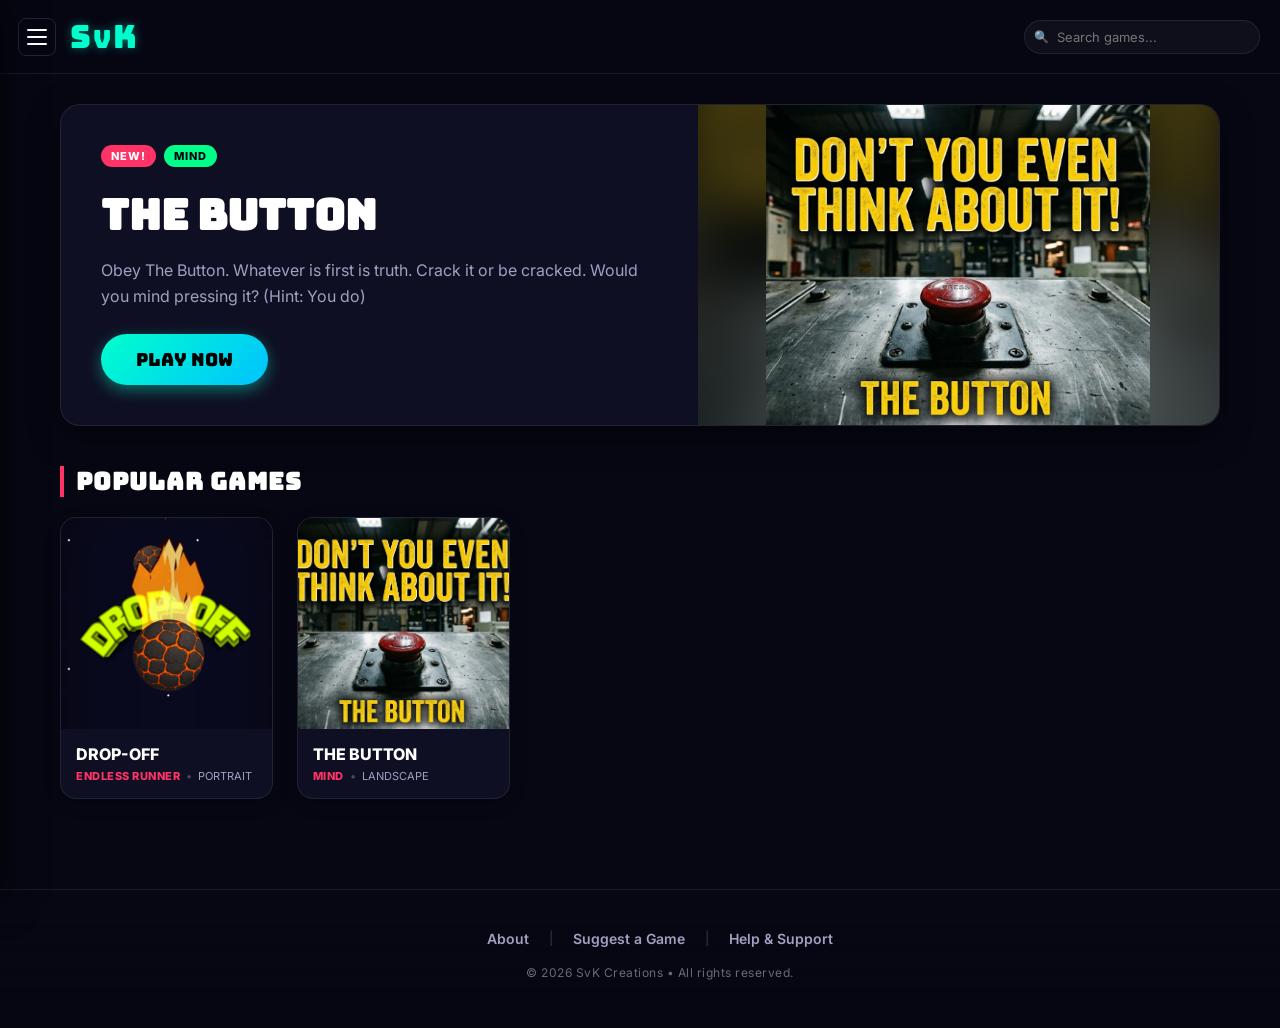
==== commit 6558e666: "Added footer. New "Help & Support" and "Suggest a game idea" options via Firebase" ====
--- a/index.html
+++ b/index.html
@@ -4,7 +4,7 @@
     <meta charset="UTF-8">
     <meta name="viewport" content="width=device-width, initial-scale=1.0, maximum-scale=1.0, user-scalable=no">
     <title>Free online games at SvK - Play Now!</title>
-    <meta name="description" content="Play the best free online browser games on SvK. No downloads, no installations, instant play directly in your browser on PC and mobile.">
+    <meta name="description" content="Play the best free online games on SvK! No downloads, no installations, instant play directly in your browser on PC and mobile.">
     <meta name="keywords" content="svk, arcade, free online games, browser games, html5 games, play free games, unblocked games, play reflex games, drop-off, the button, the-button, reflex games">
     <meta name="robots" content="index, follow, max-image-preview:large">
     <link rel="canonical" href="https://svk-games.netlify.app/">
@@ -77,7 +77,7 @@
     }
     </script>
 
-    <link rel="stylesheet" href="style.css?v=1.2.9">
+    <link rel="stylesheet" href="style.css?v=1.3.0">
     
     <link rel="preconnect" href="https://fonts.googleapis.com">
     <link rel="preconnect" href="https://fonts.gstatic.com" crossorigin>
@@ -122,6 +122,14 @@
                     <span class="side-nav-icon">ℹ️</span>
                     <span class="side-nav-text">About SvK</span>
                 </a>
+                <button type="button" class="side-nav-link" id="side-suggest-btn">
+                    <span class="side-nav-icon">💡</span>
+                    <span class="side-nav-text">Suggest a Game</span>
+                </button>
+                <button type="button" class="side-nav-link" id="side-support-btn">
+                    <span class="side-nav-icon">💬</span>
+                    <span class="side-nav-text">Help & Support</span>
+                </button>
             </nav>
 
             <div class="side-nav-divider"></div>
@@ -129,63 +137,48 @@
             <nav class="side-nav-group" id="side-categories-group">
                 <span class="side-nav-heading">Categories</span>
                 <button type="button" class="side-nav-link category-link active" data-filter="all">
-                    <span class="side-nav-icon">🎮</span>
                     <span class="side-nav-text">All Games</span>
                 </button>
                 <button type="button" class="side-nav-link category-link" data-filter="arcade">
-                    <span class="side-nav-icon">🕹️</span>
                     <span class="side-nav-text">Arcade</span>
                 </button>
                 <button type="button" class="side-nav-link category-link" data-filter="mind">
-                    <span class="side-nav-icon">🧠</span>
                     <span class="side-nav-text">Mind</span>
                 </button>
                 <button type="button" class="side-nav-link category-link" data-filter="Adventure">
-                    <span class="side-nav-icon">🗺️</span>
                     <span class="side-nav-text">Adventure</span>
                 </button>
                 <button type="button" class="side-nav-link category-link" data-filter="Endless Runner">
-                    <span class="side-nav-icon">🏃</span>
                     <span class="side-nav-text">Endless Runner</span>
                 </button>
                 <button type="button" class="side-nav-link category-link" data-filter="action">
-                    <span class="side-nav-icon">⚔️</span>
                     <span class="side-nav-text">Action</span>
                 </button>
                 <button type="button" class="side-nav-link category-link" data-filter="puzzle">
-                    <span class="side-nav-icon">🧩</span>
                     <span class="side-nav-text">Puzzle</span>
                 </button>
                 <button type="button" class="side-nav-link category-link" data-filter="racing">
-                    <span class="side-nav-icon">🏎️</span>
                     <span class="side-nav-text">Racing</span>
                 </button>
                 <button type="button" class="side-nav-link category-link" data-filter="shooter">
-                    <span class="side-nav-icon">🎯</span>
                     <span class="side-nav-text">Shooter</span>
                 </button>
                 <button type="button" class="side-nav-link category-link" data-filter="strategy">
-                    <span class="side-nav-icon">🏰</span>
                     <span class="side-nav-text">Strategy</span>
                 </button>
                 <button type="button" class="side-nav-link category-link" data-filter="sports">
-                    <span class="side-nav-icon">⚽</span>
                     <span class="side-nav-text">Sports</span>
                 </button>
                 <button type="button" class="side-nav-link category-link" data-filter="casual">
-                    <span class="side-nav-icon">☕</span>
                     <span class="side-nav-text">Casual</span>
                 </button>
                 <button type="button" class="side-nav-link category-link" data-filter="rpg">
-                    <span class="side-nav-icon">🛡️</span>
                     <span class="side-nav-text">RPG</span>
                 </button>
                 <button type="button" class="side-nav-link category-link" data-filter="simulation">
-                    <span class="side-nav-icon">✈️</span>
                     <span class="side-nav-text">Simulation</span>
                 </button>
                 <button type="button" class="side-nav-link category-link" data-filter="survival">
-                    <span class="side-nav-icon">⛺</span>
                     <span class="side-nav-text">Survival</span>
                 </button>
             </nav>
@@ -242,6 +235,21 @@
         </section>
 
     </main>
+
+    <footer class="main-footer">
+        <div class="footer-container">
+            <nav class="footer-nav">
+                <a href="/about" target="_blank" class="footer-link">About</a>
+                <span class="footer-divider">|</span>
+                <button type="button" class="footer-link" id="footer-suggest-btn">Suggest a Game</button>
+                <span class="footer-divider">|</span>
+                <button type="button" class="footer-link" id="footer-support-btn">Help & Support</button>
+            </nav>
+            <div class="footer-copyright">
+                &copy; 2026 SvK Creations &bull; All rights reserved.
+            </div>
+        </div>
+    </footer>
 
     <div id="gameModal" class="game-modal">
         <div class="modal-backdrop" onclick="portal.closeGame()"></div>
@@ -282,8 +290,47 @@
         </div>
     </div>
 
+    <div id="feedbackModal" class="feedback-modal" aria-hidden="true">
+        <div class="feedback-backdrop" id="feedback-backdrop"></div>
+        <div class="feedback-dialog">
+            <div class="feedback-header">
+                <div class="feedback-title-wrap">
+                    <h3 class="feedback-title" id="feedback-modal-title">Suggest a Game</h3>
+                    <p class="feedback-subtitle" id="feedback-modal-subtitle">Share your ideas directly with the creator.</p>
+                </div>
+                <button type="button" class="feedback-close-btn" id="feedback-close-btn" aria-label="Close">✕</button>
+            </div>
+            <form id="feedback-form" class="feedback-form">
+                <div class="feedback-type-tabs">
+                    <button type="button" class="feedback-type-tab active" data-type="idea">Game Idea</button>
+                    <button type="button" class="feedback-type-tab" data-type="support">Help & Support</button>
+                    <button type="button" class="feedback-type-tab" data-type="bug">Bug Report</button>
+                </div>
+                <div class="feedback-field">
+                    <label for="feedback-name" class="feedback-label">Your Name <span class="feedback-optional">(optional)</span></label>
+                    <input type="text" id="feedback-name" class="feedback-input" placeholder="e.g. PlayerOne" maxlength="50" autocomplete="name">
+                </div>
+                <div class="feedback-field">
+                    <label for="feedback-contact" class="feedback-label">Contact / Email <span class="feedback-optional">(optional, if you want a reply)</span></label>
+                    <input type="text" id="feedback-contact" class="feedback-input" placeholder="e.g. player@email.com or @discord" maxlength="80">
+                </div>
+                <div class="feedback-field">
+                    <label for="feedback-message" class="feedback-label">Message <span class="feedback-required">*</span></label>
+                    <textarea id="feedback-message" class="feedback-textarea" placeholder="Describe your game idea, issue, or feedback..." required maxlength="2000" rows="4"></textarea>
+                </div>
+                <div class="feedback-actions">
+                    <span id="feedback-status-msg" class="feedback-status-msg"></span>
+                    <button type="submit" id="feedback-submit-btn" class="feedback-submit-btn">
+                        <span class="btn-text">Send</span>
+                        <span class="btn-spinner" style="display: none;">Sending...</span>
+                    </button>
+                </div>
+            </form>
+        </div>
+    </div>
+
     <div id="toast-notification" class="toast-notification">Link copied to clipboard! 📋</div>
 
-    <script src="portal.js?v=1.2.9"></script>
+    <script src="portal.js?v=1.3.0"></script>
 </body>
 </html>
--- a/style.css
+++ b/style.css
@@ -1722,3 +1722,281 @@
     font-size: 11px;
     min-height: 14px;
 }
+
+.main-footer {
+    width: 100%;
+    margin-top: 60px;
+    padding: 36px 20px 48px;
+    border-top: 1px solid rgba(255, 255, 255, 0.08);
+    background: linear-gradient(180deg, transparent 0%, rgba(6, 6, 17, 0.9) 100%);
+}
+
+.footer-container {
+    max-width: 1200px;
+    margin: 0 auto;
+    display: flex;
+    flex-direction: column;
+    align-items: center;
+    gap: 14px;
+    text-align: center;
+}
+
+.footer-nav {
+    display: flex;
+    align-items: center;
+    justify-content: center;
+    flex-wrap: wrap;
+    gap: 14px;
+}
+
+.footer-link {
+    color: var(--text-secondary);
+    background: transparent;
+    border: none;
+    cursor: pointer;
+    text-decoration: none;
+    font-family: var(--font-primary);
+    font-size: 14px;
+    font-weight: 600;
+    padding: 4px 6px;
+    transition: color 0.15s ease, text-shadow 0.15s ease;
+}
+
+.footer-link:hover {
+    color: var(--color-accent);
+    text-shadow: 0 0 10px rgba(0, 255, 204, 0.4);
+}
+
+.footer-divider {
+    color: rgba(255, 255, 255, 0.2);
+    user-select: none;
+    font-size: 13px;
+}
+
+.footer-copyright {
+    font-size: 12px;
+    color: rgba(255, 255, 255, 0.4);
+    letter-spacing: 0.5px;
+}
+
+.feedback-modal {
+    position: fixed;
+    inset: 0;
+    display: flex;
+    align-items: center;
+    justify-content: center;
+    z-index: 2500;
+    opacity: 0;
+    pointer-events: none;
+    transition: opacity 0.22s ease;
+}
+
+.feedback-modal.active {
+    opacity: 1;
+    pointer-events: auto;
+}
+
+.feedback-backdrop {
+    position: absolute;
+    inset: 0;
+    background: rgba(0, 0, 0, 0.78);
+    backdrop-filter: blur(6px);
+}
+
+.feedback-dialog {
+    position: relative;
+    z-index: 1;
+    width: 90%;
+    max-width: 500px;
+    background: rgba(12, 12, 28, 0.98);
+    border: 1px solid rgba(0, 255, 204, 0.25);
+    border-radius: 16px;
+    padding: 24px;
+    box-shadow: 0 0 40px rgba(0, 0, 0, 0.9), 0 0 20px rgba(0, 255, 204, 0.12);
+    transform: translateY(15px);
+    transition: transform 0.24s cubic-bezier(0.16, 1, 0.3, 1);
+    max-height: 90vh;
+    overflow-y: auto;
+}
+
+.feedback-modal.active .feedback-dialog {
+    transform: translateY(0);
+}
+
+.feedback-header {
+    display: flex;
+    justify-content: space-between;
+    align-items: flex-start;
+    margin-bottom: 18px;
+    gap: 12px;
+}
+
+.feedback-title-wrap {
+    display: flex;
+    flex-direction: column;
+    gap: 4px;
+}
+
+.feedback-title {
+    font-family: var(--font-heading);
+    font-size: 18px;
+    color: var(--color-accent);
+    margin: 0;
+    letter-spacing: 1px;
+}
+
+.feedback-subtitle {
+    font-size: 12px;
+    color: var(--text-secondary);
+    margin: 0;
+}
+
+.feedback-close-btn {
+    background: transparent;
+    border: 1px solid rgba(255, 255, 255, 0.15);
+    color: var(--text-secondary);
+    width: 30px;
+    height: 30px;
+    border-radius: 8px;
+    font-size: 14px;
+    cursor: pointer;
+    display: flex;
+    align-items: center;
+    justify-content: center;
+    transition: all 0.15s ease;
+    flex-shrink: 0;
+}
+
+.feedback-close-btn:hover {
+    color: #ffffff;
+    border-color: var(--color-neon-pink);
+    background: rgba(255, 51, 102, 0.15);
+}
+
+.feedback-form {
+    display: flex;
+    flex-direction: column;
+    gap: 16px;
+}
+
+.feedback-type-tabs {
+    display: flex;
+    gap: 8px;
+    flex-wrap: wrap;
+}
+
+.feedback-type-tab {
+    flex: 1;
+    min-width: 100px;
+    background: rgba(255, 255, 255, 0.04);
+    border: 1px solid rgba(255, 255, 255, 0.12);
+    color: var(--text-secondary);
+    border-radius: 8px;
+    padding: 8px 10px;
+    font-size: 12px;
+    font-weight: 600;
+    cursor: pointer;
+    font-family: inherit;
+    text-align: center;
+    transition: all 0.15s ease;
+}
+
+.feedback-type-tab:hover {
+    background: rgba(255, 255, 255, 0.08);
+    color: var(--text-primary);
+}
+
+.feedback-type-tab.active {
+    background: rgba(0, 255, 204, 0.12);
+    border-color: var(--color-accent);
+    color: var(--color-accent);
+}
+
+.feedback-field {
+    display: flex;
+    flex-direction: column;
+    gap: 6px;
+}
+
+.feedback-label {
+    font-size: 12px;
+    font-weight: 600;
+    color: var(--text-primary);
+}
+
+.feedback-optional {
+    color: var(--text-secondary);
+    font-size: 11px;
+    font-weight: 400;
+}
+
+.feedback-required {
+    color: var(--color-neon-pink);
+}
+
+.feedback-input,
+.feedback-textarea {
+    background: rgba(0, 0, 0, 0.45);
+    border: 1px solid rgba(255, 255, 255, 0.14);
+    border-radius: 10px;
+    padding: 10px 14px;
+    color: #ffffff;
+    font-family: inherit;
+    font-size: 13px;
+    outline: none;
+    transition: border-color 0.15s ease, box-shadow 0.15s ease;
+    width: 100%;
+}
+
+.feedback-input:focus,
+.feedback-textarea:focus {
+    border-color: var(--color-accent);
+    box-shadow: 0 0 10px rgba(0, 255, 204, 0.2);
+}
+
+.feedback-textarea {
+    resize: vertical;
+    min-height: 90px;
+}
+
+.feedback-actions {
+    display: flex;
+    justify-content: space-between;
+    align-items: center;
+    gap: 12px;
+    margin-top: 4px;
+}
+
+.feedback-status-msg {
+    font-size: 12px;
+    color: var(--color-neon-pink);
+    min-height: 16px;
+}
+
+.feedback-status-msg.success {
+    color: var(--color-accent);
+}
+
+.feedback-submit-btn {
+    background: linear-gradient(135deg, var(--color-accent), #00c3ff);
+    color: #050515;
+    border: none;
+    border-radius: 10px;
+    padding: 10px 22px;
+    font-size: 13px;
+    font-weight: 800;
+    cursor: pointer;
+    font-family: inherit;
+    transition: transform 0.15s ease, box-shadow 0.15s ease, opacity 0.15s ease;
+    margin-left: auto;
+}
+
+.feedback-submit-btn:hover:not(:disabled) {
+    transform: translateY(-1px);
+    box-shadow: 0 4px 15px rgba(0, 255, 204, 0.4);
+}
+
+.feedback-submit-btn:disabled {
+    opacity: 0.6;
+    cursor: not-allowed;
+}
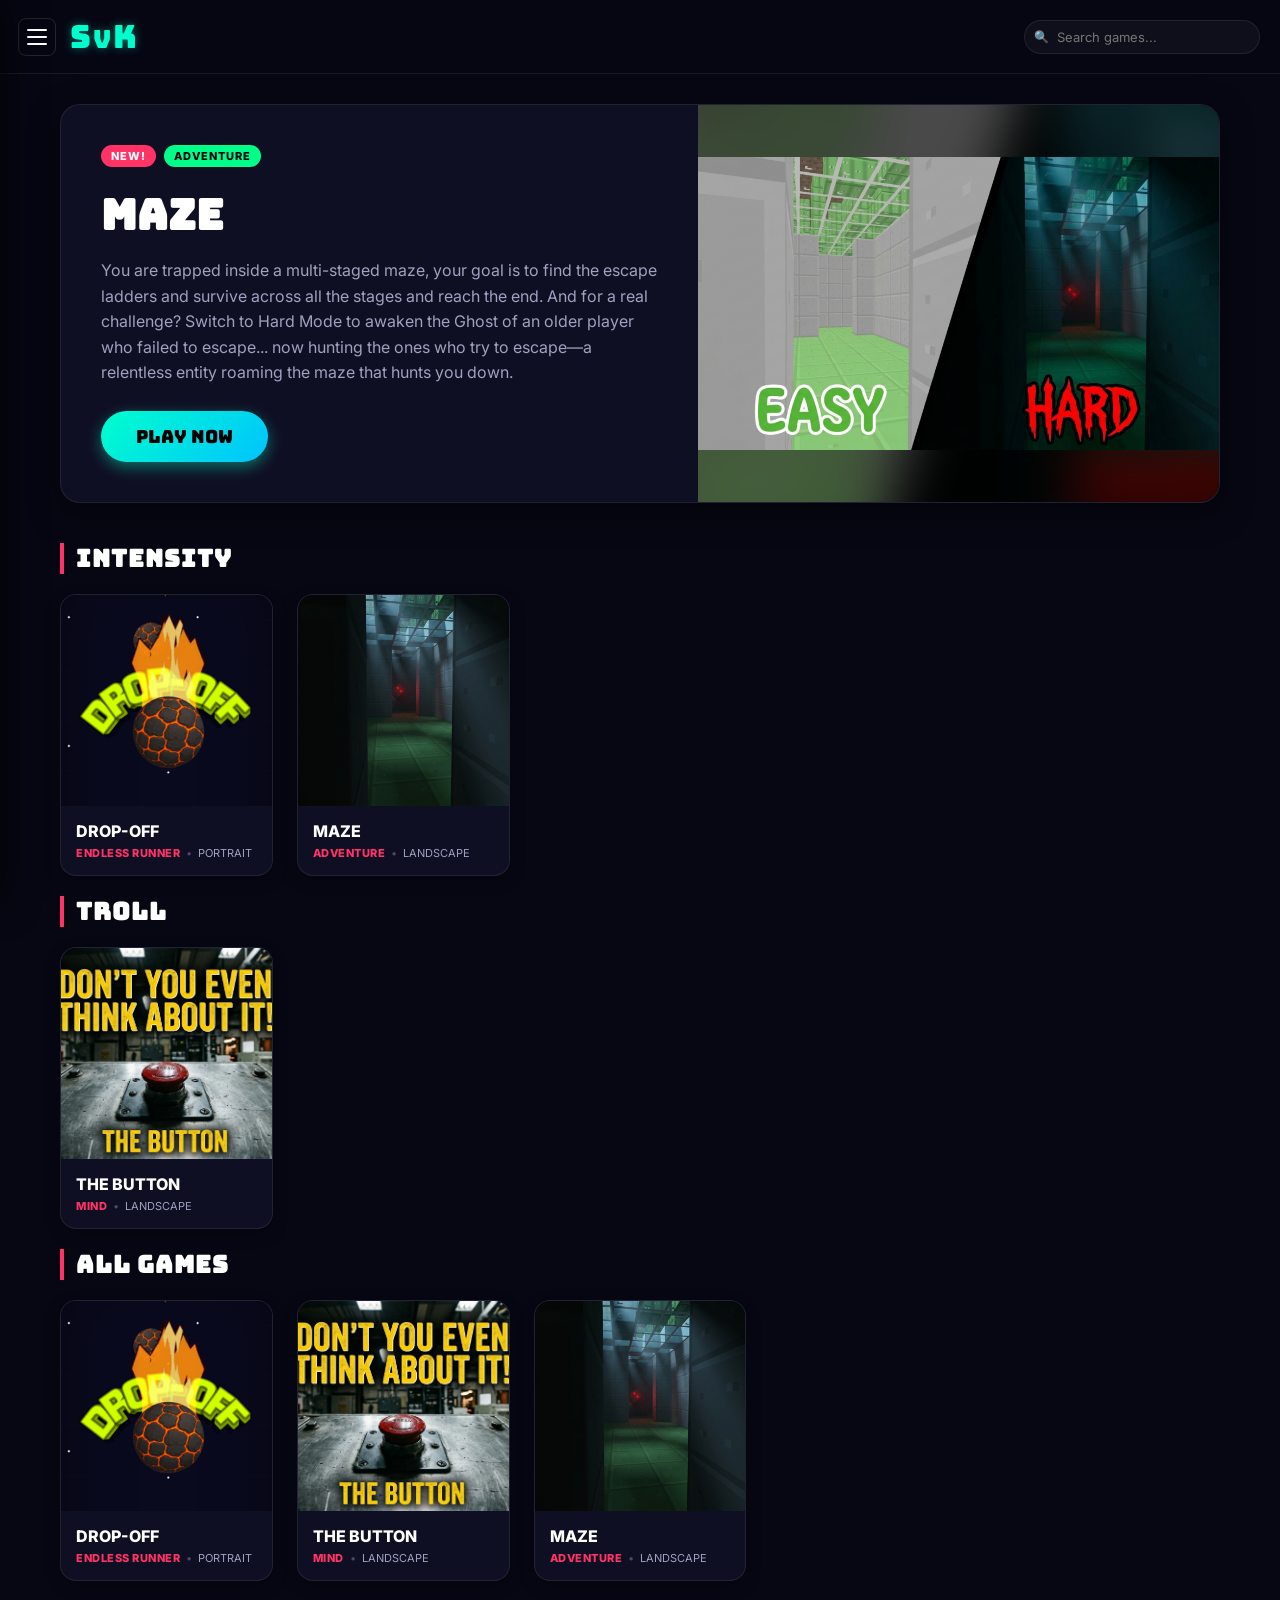
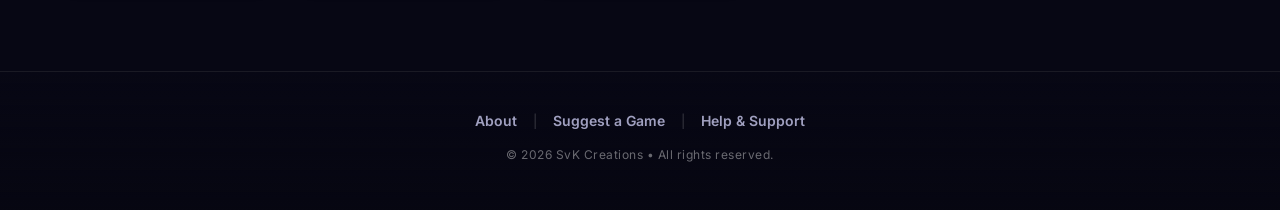
==== commit f44b9079: "Added Account. Moderation. Maze updates. UI Updates. -Added Firebase Auth and database -Cross device" ====
--- a/index.html
+++ b/index.html
@@ -3,9 +3,9 @@
 <head>
     <meta charset="UTF-8">
     <meta name="viewport" content="width=device-width, initial-scale=1.0, maximum-scale=1.0, user-scalable=no">
-    <title>Free online games at SvK - Play Now!</title>
-    <meta name="description" content="Play the best free online games on SvK! No downloads, no installations, instant play directly in your browser on PC and mobile.">
-    <meta name="keywords" content="svk, arcade, free online games, browser games, html5 games, play free games, unblocked games, play reflex games, drop-off, the button, the-button, reflex games">
+    <title>SvK Games - Play Free Online Browser Games | Drop-Off, The Button</title>
+    <meta name="description" content="Play free online browser games on SvK Games. Instant play for Drop-Off, The Button, and arcade reflex games directly in your browser on PC and mobile.">
+    <meta name="keywords" content="svk games, svk, svk drop-off, drop off, drop-off svk, the button svk, the button, svk games about, about svk, sumegh veer kalra, svk creations, free online games, browser games, reflex games, arcade games, unblocked games">
     <meta name="robots" content="index, follow, max-image-preview:large">
     <link rel="canonical" href="https://svk-games.netlify.app/">
     <link rel="icon" type="image/svg+xml" href="/favicon.svg">
@@ -21,16 +21,16 @@
 
     <meta property="og:type" content="website">
     <meta property="og:url" content="https://svk-games.netlify.app/">
-    <meta property="og:title" content="SvK - Play Free Online Browser Games">
-    <meta property="og:description" content="Play premium free HTML5 online browser games on SvK. Fast, instant play on mobile and desktop with no installs.">
+    <meta property="og:title" content="SvK Games - Play Free Online Browser Games | Drop-Off, The Button">
+    <meta property="og:description" content="Play free online games on SvK Games. Instant play for Drop-Off, The Button, and arcade games with zero installs.">
     <meta property="og:image" content="https://svk-games.netlify.app/og-image.png">
     <meta property="og:image:width" content="1200">
     <meta property="og:image:height" content="630">
 
     <meta name="twitter:card" content="summary_large_image">
     <meta name="twitter:url" content="https://svk-games.netlify.app/">
-    <meta name="twitter:title" content="SvK - Play Free Online Browser Games">
-    <meta name="twitter:description" content="Play premium free HTML5 online browser games on SvK. Fast, instant play on mobile and desktop.">
+    <meta name="twitter:title" content="SvK Games - Play Free Online Browser Games | Drop-Off, The Button">
+    <meta name="twitter:description" content="Play free online games on SvK Games. Instant play for Drop-Off, The Button, and arcade games with zero installs.">
     <meta name="twitter:image" content="https://svk-games.netlify.app/og-image.png">
 
     <script type="application/ld+json">
@@ -77,7 +77,7 @@
     }
     </script>
 
-    <link rel="stylesheet" href="style.css?v=1.3.0">
+    <link rel="stylesheet" href="style.css?v=1.5.0">
     
     <link rel="preconnect" href="https://fonts.googleapis.com">
     <link rel="preconnect" href="https://fonts.gstatic.com" crossorigin>
@@ -93,6 +93,10 @@
         </button>
         <div class="header-container">
             <a href="/" class="logo" title="SvK Games">S<span class="logo-v">v</span>K</a>
+            <div class="admin-top-bar" id="admin-top-bar" style="display: none;">
+                <button type="button" class="admin-top-tab active" id="admin-tab-games" data-tab="games">GAMES</button>
+                <button type="button" class="admin-top-tab" id="admin-tab-users" data-tab="users">USERS</button>
+            </div>
             <div class="header-controls">
                 <div class="search-wrapper">
                     <span class="search-icon">🔍</span>
@@ -112,22 +116,45 @@
             <button id="side-menu-close-btn" class="side-menu-close-btn" aria-label="Close menu">✕</button>
         </div>
         <div class="side-menu-content">
+            <div class="side-user-card" id="side-user-card">
+                <div class="side-user-info" id="side-user-info">
+                    <div class="side-user-avatar" id="side-user-avatar">
+                        <svg width="18" height="18" viewBox="0 0 24 24" fill="none" stroke="currentColor" stroke-width="2" stroke-linecap="round" stroke-linejoin="round"><path d="M20 21v-2a4 4 0 0 0-4-4H8a4 4 0 0 0-4 4v2"></path><circle cx="12" cy="7" r="4"></circle></svg>
+                    </div>
+                    <div class="side-user-meta">
+                        <div class="side-user-name-row">
+                            <span class="side-user-name" id="side-user-name">Guest Player</span>
+                            <button type="button" class="side-edit-username-btn" id="side-edit-username-btn" title="Change Username" aria-label="Change Username" style="display: none;">
+                                <svg width="13" height="13" viewBox="0 0 24 24" fill="none" stroke="currentColor" stroke-width="2.2" stroke-linecap="round" stroke-linejoin="round">
+                                    <path d="M12 20h9"></path>
+                                    <path d="M16.5 3.5a2.121 2.121 0 0 1 3 3L7 19l-4 1 1-4L16.5 3.5z"></path>
+                                </svg>
+                            </button>
+                        </div>
+                        <span class="side-user-badge" id="side-user-badge">Not Signed In</span>
+                    </div>
+                </div>
+                <div class="side-user-actions" id="side-user-actions">
+                    <button type="button" class="side-auth-btn" id="side-login-open-btn">Sign In / Sync</button>
+                    <button type="button" class="side-auth-btn signout" id="side-signout-btn" style="display: none;">Sign Out</button>
+                    <button type="button" class="side-auth-btn admin" id="side-admin-inbox-btn" style="display: none;">Inbox</button>
+                </div>
+            </div>
+
+            <div class="side-nav-divider"></div>
+
             <nav class="side-nav-group">
                 <span class="side-nav-heading">Navigation</span>
                 <a href="/" class="side-nav-link active">
-                    <span class="side-nav-icon">🏠</span>
                     <span class="side-nav-text">Home</span>
                 </a>
                 <a href="/about" target="_blank" class="side-nav-link">
-                    <span class="side-nav-icon">ℹ️</span>
                     <span class="side-nav-text">About SvK</span>
                 </a>
                 <button type="button" class="side-nav-link" id="side-suggest-btn">
-                    <span class="side-nav-icon">💡</span>
                     <span class="side-nav-text">Suggest a Game</span>
                 </button>
                 <button type="button" class="side-nav-link" id="side-support-btn">
-                    <span class="side-nav-icon">💬</span>
                     <span class="side-nav-text">Help & Support</span>
                 </button>
             </nav>
@@ -181,58 +208,89 @@
                 <button type="button" class="side-nav-link category-link" data-filter="survival">
                     <span class="side-nav-text">Survival</span>
                 </button>
+                <button type="button" class="side-nav-link category-link" data-filter="intensity">
+                    <span class="side-nav-text">Intensity</span>
+                </button>
+                <button type="button" class="side-nav-link category-link" data-filter="troll">
+                    <span class="side-nav-text">Troll</span>
+                </button>
             </nav>
 
-            <div class="side-nav-divider" id="side-playtest-divider" style="display: none;"></div>
-
-            <div class="side-playtest-section" id="side-playtest-section" style="display: none;">
-                <span class="side-nav-heading">Playtest Mode</span>
-                <div id="side-playtest-unlocked" class="side-playtest-card">
-                    <div class="side-playtest-badge">
-                        <span class="side-playtest-dot"></span>
-                        <span>TESTER ACTIVE</span>
-                    </div>
-                    <p class="side-playtest-desc">Confidential builds are unlocked on the portal.</p>
-                    <button id="side-playtest-exit-btn" class="side-playtest-btn exit">Exit Playtest Mode</button>
-                </div>
-            </div>
+            <div id="side-playtest-container"></div>
         </div>
     </aside>
 
     <main class="portal-container">
 
-        <section class="featured-section">
-            <div class="featured-card" id="featured-game-card" style="display: none;">
-                <div class="featured-info">
-                    <div class="featured-tags-row">
-                        <span class="tag" id="featured-tag">NEW!</span>
-                        <span class="tag-category" id="featured-category">CATEGORY</span>
-                    </div>
-                    <h1 class="featured-title" id="featured-title">Loading...</h1>
-                    <p class="featured-desc" id="featured-desc">Loading description...</p>
-                    <button class="play-btn-large" id="featured-play-btn">PLAY NOW</button>
-                </div>
-                <div class="featured-media">
-                    
-                    <div class="media-placeholder" id="featured-media-img"></div>
-                </div>
+        <section class="admin-users-section" id="admin-users-section" style="display: none;">
+            <div class="admin-users-header">
+                <div class="admin-users-title-group">
+                    <h2 class="section-title admin-users-title">Users Directory</h2>
+                </div>
+                <button type="button" class="admin-users-refresh-btn" id="admin-users-refresh-btn" title="Fetch latest users from Firebase">↻ Refresh List</button>
+            </div>
+
+            <div class="admin-users-search-bar">
+                <input type="text" id="admin-users-search-input" class="feedback-input admin-users-search-input" placeholder="Search by @username or email..." autocomplete="off">
+                <button type="button" id="admin-users-search-btn" class="admin-users-search-btn">Search</button>
+                <button type="button" id="admin-users-clear-btn" class="admin-users-clear-btn" style="display: none;">Clear</button>
+            </div>
+
+            <div class="admin-users-count-row" id="admin-users-count-row">Showing 0 users</div>
+
+            <div class="admin-users-list" id="admin-users-list">
+                <div class="admin-inbox-empty">Click USERS to load accounts.</div>
             </div>
         </section>
 
-
-        <section class="games-section" id="recently-played-section" style="display: none;">
-            <h2 class="section-title">Recently Played</h2>
-            <div class="games-grid" id="recently-played-grid-container">
-                
-            </div>
-        </section>
-
-        <section class="games-section">
-            <h2 class="section-title" id="games-section-title">Popular Games</h2>
-            <div class="games-grid" id="games-grid-container">
-                
-            </div>
-        </section>
+        <div id="portal-games-view">
+            <section class="featured-section">
+                <div class="featured-card" id="featured-game-card" style="display: none;">
+                    <div class="featured-info">
+                        <div class="featured-tags-row">
+                            <span class="tag" id="featured-tag">NEW!</span>
+                            <span class="tag-category" id="featured-category">CATEGORY</span>
+                        </div>
+                        <h1 class="featured-title" id="featured-title">Loading...</h1>
+                        <p class="featured-desc" id="featured-desc">Loading description...</p>
+                        <button class="play-btn-large" id="featured-play-btn">PLAY NOW</button>
+                    </div>
+                    <div class="featured-media">
+                        <div class="media-placeholder" id="featured-media-img"></div>
+                    </div>
+                </div>
+            </section>
+
+            <section class="games-section mobile-only-featured" id="featured-mobile-section" style="display: none;">
+                <h2 class="section-title">FEATURED</h2>
+                <div class="games-grid" id="featured-mobile-grid-container">
+                </div>
+            </section>
+
+            <section class="games-section" id="recently-played-section" style="display: none;">
+                <h2 class="section-title">Recently Played</h2>
+                <div class="games-grid" id="recently-played-grid-container">
+                </div>
+            </section>
+
+            <section class="games-section" id="intensity-games-section" style="display: none;">
+                <h2 class="section-title">INTENSITY</h2>
+                <div class="games-grid" id="intensity-games-grid-container">
+                </div>
+            </section>
+
+            <section class="games-section" id="troll-games-section" style="display: none;">
+                <h2 class="section-title">TROLL</h2>
+                <div class="games-grid" id="troll-games-grid-container">
+                </div>
+            </section>
+
+            <section class="games-section" id="main-games-section">
+                <h2 class="section-title" id="games-section-title">All Games</h2>
+                <div class="games-grid" id="games-grid-container">
+                </div>
+            </section>
+        </div>
 
     </main>
 
@@ -306,17 +364,31 @@
                     <button type="button" class="feedback-type-tab" data-type="support">Help & Support</button>
                     <button type="button" class="feedback-type-tab" data-type="bug">Bug Report</button>
                 </div>
-                <div class="feedback-field">
+                <div class="feedback-field" id="feedback-name-field">
                     <label for="feedback-name" class="feedback-label">Your Name <span class="feedback-optional">(optional)</span></label>
                     <input type="text" id="feedback-name" class="feedback-input" placeholder="e.g. PlayerOne" maxlength="50" autocomplete="name">
                 </div>
-                <div class="feedback-field">
+                <div class="feedback-inbox-notice" id="feedback-inbox-notice" style="display: none;">Replies from administration will arrive directly in your website Inbox.</div>
+                <div class="feedback-field" id="feedback-contact-field">
                     <label for="feedback-contact" class="feedback-label">Contact / Email <span class="feedback-optional">(optional, if you want a reply)</span></label>
                     <input type="text" id="feedback-contact" class="feedback-input" placeholder="e.g. player@email.com or @discord" maxlength="80">
                 </div>
                 <div class="feedback-field">
                     <label for="feedback-message" class="feedback-label">Message <span class="feedback-required">*</span></label>
-                    <textarea id="feedback-message" class="feedback-textarea" placeholder="Describe your game idea, issue, or feedback..." required maxlength="2000" rows="4"></textarea>
+                    <textarea id="feedback-message" class="feedback-textarea" placeholder="Describe your game idea, issue, or feedback..." required maxlength="2000" rows="3"></textarea>
+                </div>
+                <div class="feedback-field" id="feedback-screenshot-field" style="display: none;">
+                    <label class="feedback-label">Attach Screenshot <span class="feedback-optional">(optional)</span></label>
+                    <div class="feedback-file-dropzone" id="feedback-file-dropzone">
+                        <input type="file" id="feedback-screenshot-input" accept="image/*" class="feedback-file-input">
+                        <div class="feedback-file-prompt" id="feedback-file-prompt">
+                            <span>Click or tap to attach an image</span>
+                        </div>
+                        <div class="feedback-preview-box" id="feedback-preview-box" style="display: none;">
+                            <img id="feedback-preview-img" src="" alt="Preview" class="feedback-preview-img">
+                            <button type="button" id="feedback-remove-img-btn" class="feedback-remove-img-btn" title="Remove">✕</button>
+                        </div>
+                    </div>
                 </div>
                 <div class="feedback-actions">
                     <span id="feedback-status-msg" class="feedback-status-msg"></span>
@@ -329,8 +401,144 @@
         </div>
     </div>
 
+    <div id="authModal" class="feedback-modal" aria-hidden="true">
+        <div class="feedback-backdrop" id="auth-backdrop"></div>
+        <div class="feedback-dialog auth-dialog">
+            <div class="feedback-header">
+                <div class="feedback-title-wrap">
+                    <h3 class="feedback-title" id="auth-modal-title">SvK Games Account</h3>
+                    <p class="feedback-subtitle" id="auth-modal-subtitle">Sync your game progress & scores across devices.</p>
+                </div>
+                <button type="button" class="feedback-close-btn" id="auth-close-btn" aria-label="Close">✕</button>
+            </div>
+            
+            <button type="button" class="google-auth-btn" id="google-signin-btn">
+                <svg width="18" height="18" viewBox="0 0 48 48">
+                    <path fill="#EA4335" d="M24 9.5c3.54 0 6.71 1.22 9.21 3.6l6.85-6.85C35.9 2.38 30.47 0 24 0 14.62 0 6.51 5.38 2.56 13.22l7.98 6.19C12.43 13.72 17.74 9.5 24 9.5z"/>
+                    <path fill="#4285F4" d="M46.98 24.55c0-1.57-.15-3.09-.38-4.55H24v9.02h12.94c-.58 2.96-2.26 5.48-4.78 7.18l7.73 6c4.51-4.18 7.09-10.36 7.09-17.65z"/>
+                    <path fill="#FBBC05" d="M10.53 28.59c-.48-1.45-.76-2.99-.76-4.59s.27-3.14.76-4.59l-7.98-6.19C.92 16.46 0 20.12 0 24c0 3.88.92 7.54 2.56 10.78l7.97-6.19z"/>
+                    <path fill="#34A853" d="M24 48c6.48 0 11.93-2.13 15.89-5.81l-7.73-6c-2.15 1.45-4.92 2.3-8.16 2.3-6.26 0-11.57-4.22-13.47-9.91l-7.98 6.19C6.51 42.62 14.62 48 24 48z"/>
+                </svg>
+                <span>Continue with Google</span>
+            </button>
+
+            <div class="auth-divider">
+                <span>or with email</span>
+            </div>
+
+            <form id="auth-email-form" class="feedback-form">
+                <div class="feedback-field">
+                    <label for="auth-email" class="feedback-label">Email</label>
+                    <input type="email" id="auth-email" class="feedback-input" placeholder="you@example.com" required autocomplete="email">
+                </div>
+                <div class="feedback-field">
+                    <label for="auth-password" class="feedback-label">Password</label>
+                    <div class="auth-password-wrap">
+                        <input type="password" id="auth-password" class="feedback-input" placeholder="••••••••" required minlength="6" autocomplete="current-password">
+                        <button type="button" id="auth-password-toggle" class="auth-password-toggle" aria-label="Toggle password visibility">
+                            <svg class="eye-icon eye-show" width="18" height="18" viewBox="0 0 24 24" fill="none" stroke="currentColor" stroke-width="2" stroke-linecap="round" stroke-linejoin="round">
+                                <path d="M1 12s4-8 11-8 11 8 11 8-4 8-11 8-11-8-11-8z"></path>
+                                <circle cx="12" cy="12" r="3"></circle>
+                            </svg>
+                            <svg class="eye-icon eye-hide" width="18" height="18" viewBox="0 0 24 24" fill="none" stroke="currentColor" stroke-width="2" stroke-linecap="round" stroke-linejoin="round" style="display: none;">
+                                <path d="M17.94 17.94A10.07 10.07 0 0 1 12 20c-7 0-11-8-11-8a18.45 18.45 0 0 1 5.06-5.94M9.9 4.24A9.12 9.12 0 0 1 12 4c7 0 11 8 11 8a18.5 18.5 0 0 1-2.16 3.19m-6.72-1.07a3 3 0 1 1-4.24-4.24"></path>
+                                <line x1="1" y1="1" x2="23" y2="23"></line>
+                            </svg>
+                        </button>
+                    </div>
+                    <span class="username-hint" id="auth-password-hint">At least 6 characters & must include a number (0–9).</span>
+                </div>
+                <div class="auth-toggle-row">
+                    <button type="button" id="auth-forgot-btn" class="auth-toggle-btn auth-forgot-btn">Forgot Password?</button>
+                    <button type="button" id="auth-toggle-mode-btn" class="auth-toggle-btn">Need an account? Register</button>
+                </div>
+                <div class="feedback-actions">
+                    <span id="auth-status-msg" class="feedback-status-msg"></span>
+                    <button type="submit" id="auth-submit-btn" class="feedback-submit-btn">
+                        <span class="btn-text" id="auth-submit-btn-text">Sign In</span>
+                        <span class="btn-spinner" id="auth-submit-spinner" style="display: none;">Please wait...</span>
+                    </button>
+                </div>
+            </form>
+        </div>
+    </div>
+
+    <div id="adminInboxModal" class="feedback-modal" aria-hidden="true">
+        <div class="feedback-backdrop" id="admin-inbox-backdrop"></div>
+        <div class="feedback-dialog admin-inbox-dialog">
+            <div class="feedback-header">
+                <div class="feedback-title-wrap">
+                    <h3 class="feedback-title">Admin Inbox</h3>
+                    <p class="feedback-subtitle" id="admin-inbox-count">Submissions from players</p>
+                </div>
+                <button type="button" class="feedback-close-btn" id="admin-inbox-close-btn" aria-label="Close">✕</button>
+            </div>
+            <div class="admin-inbox-list" id="admin-inbox-list">
+                <div class="admin-inbox-empty">Loading feedback...</div>
+            </div>
+        </div>
+    </div>
+
+    <div id="usernameModal" class="feedback-modal" aria-hidden="true">
+        <div class="feedback-backdrop" id="username-backdrop"></div>
+        <div class="feedback-dialog auth-dialog">
+            <div class="feedback-header">
+                <div class="feedback-title-wrap">
+                    <h3 class="feedback-title" id="username-modal-title">Choose Your Username</h3>
+                    <p class="feedback-subtitle" id="username-modal-subtitle">Your unique public identity across SvK Games.</p>
+                </div>
+                <button type="button" class="feedback-close-btn" id="username-close-btn" aria-label="Close" style="display: none;">✕</button>
+            </div>
+            <form id="username-form" class="feedback-form">
+                <div class="feedback-field">
+                    <label for="username-input" class="feedback-label">Username</label>
+                    <input type="text" id="username-input" class="feedback-input" placeholder="e.g. Player One" required minlength="1" maxlength="20" autocomplete="off">
+                    <span class="username-hint">1–20 characters: letters, numbers, spaces, underscores (_) or dots (.)</span>
+                </div>
+                <div class="feedback-actions">
+                    <span id="username-status-msg" class="feedback-status-msg"></span>
+                    <button type="submit" id="username-submit-btn" class="feedback-submit-btn">
+                        <span class="btn-text" id="username-submit-text">Save Username</span>
+                        <span class="btn-spinner" id="username-submit-spinner" style="display: none;">Checking...</span>
+                    </button>
+                </div>
+            </form>
+        </div>
+    </div>
+
+    <div id="adminActionModal" class="feedback-modal" aria-hidden="true">
+        <div class="feedback-backdrop" id="admin-action-backdrop"></div>
+        <div class="feedback-dialog auth-dialog">
+            <div class="feedback-header">
+                <div class="feedback-title-wrap">
+                    <h3 class="feedback-title" id="admin-action-title">Manage User</h3>
+                    <p class="feedback-subtitle" id="admin-action-subtitle"></p>
+                </div>
+                <button type="button" class="feedback-close-btn" id="admin-action-close-btn" aria-label="Close">✕</button>
+            </div>
+            <div id="admin-action-body" class="admin-action-body"></div>
+        </div>
+    </div>
+
+    <div id="warningModal" class="feedback-modal" aria-hidden="true">
+        <div class="feedback-backdrop"></div>
+        <div class="feedback-dialog auth-dialog warning-dialog">
+            <div class="feedback-header">
+                <div class="feedback-title-wrap">
+                    <h3 class="feedback-title warning-modal-title">WARNING</h3>
+                    <p class="feedback-subtitle">An Admin warned you</p>
+                </div>
+            </div>
+            <div class="warning-message-box" id="warning-modal-message"></div>
+            <div class="feedback-actions">
+                <span class="feedback-status-msg"></span>
+                <button type="button" id="warning-dismiss-btn" class="feedback-submit-btn warning-dismiss-btn">I Understand</button>
+            </div>
+        </div>
+    </div>
+
     <div id="toast-notification" class="toast-notification">Link copied to clipboard! 📋</div>
 
-    <script src="portal.js?v=1.3.0"></script>
+    <script src="portal.js?v=1.5.1"></script>
 </body>
 </html>
--- a/style.css
+++ b/style.css
@@ -373,11 +373,11 @@
 }
 
 .modal-backdrop {
-    position: absolute;
+    position: fixed;
     top: 0;
     left: 0;
-    width: 100%;
-    height: 100%;
+    width: 100vw;
+    height: 100vh;
     background-color: rgba(5, 5, 15, 0.96);
 }
 
@@ -396,9 +396,28 @@
     z-index: 10;
 }
 
+.desktop-device .game-modal.modal-landscape-view {
+    overflow-y: auto;
+    overflow-x: hidden;
+    display: flex;
+    flex-direction: column;
+    align-items: center;
+    justify-content: flex-start;
+    padding: 24px 16px 48px 16px;
+    box-sizing: border-box;
+}
+
 .desktop-device .modal-content.landscape {
-    top: 44%;
+    position: relative;
+    top: auto;
+    left: auto;
+    transform: none;
+    margin: 0 auto;
     width: 800px;
+    max-width: 95vw;
+    display: flex;
+    flex-direction: column;
+    align-items: center;
     overflow: visible;
     background: transparent;
     border: none;
@@ -406,6 +425,8 @@
 }
 
 .desktop-device .modal-content.landscape .modal-header {
+    width: 100%;
+    box-sizing: border-box;
     background: #0f0f25;
     border: 2px solid var(--border-color);
     border-bottom: 1px solid var(--border-color);
@@ -413,6 +434,8 @@
 }
 
 .desktop-device .modal-content.landscape .iframe-wrapper {
+    width: 100%;
+    box-sizing: border-box;
     border-left: 2px solid var(--border-color);
     border-right: 2px solid var(--border-color);
     border-bottom: 2px solid var(--border-color);
@@ -421,13 +444,47 @@
 }
 
 .desktop-device .modal-content.landscape #game-pc-sidebar-inline {
+    width: 100%;
+    box-sizing: border-box;
+    margin-top: 18px;
+    padding: 10px 0 24px 0;
+    background: transparent;
+    border: none;
+    box-shadow: none;
+    backdrop-filter: none;
     display: flex;
     flex-direction: row;
     gap: 40px;
-    padding: 18px 24px;
-    background: transparent;
-    border: none;
-    overflow: hidden;
+    align-items: flex-start;
+    text-align: left;
+}
+
+.desktop-device .modal-content.landscape #game-pc-sidebar-inline.vertical-layout {
+    flex-direction: column;
+    gap: 20px;
+    align-items: flex-start;
+    text-align: left;
+}
+
+.desktop-device .modal-content.landscape #game-pc-sidebar-inline.vertical-layout .sidebar-section {
+    width: 100%;
+    display: flex;
+    flex-direction: column;
+    align-items: flex-start;
+    text-align: left;
+}
+
+.desktop-device .modal-content.landscape #game-pc-sidebar-inline.vertical-layout .sidebar-section-text {
+    width: 100%;
+    margin: 0;
+    text-align: left;
+}
+
+.desktop-device .modal-content.landscape #game-pc-sidebar-inline.vertical-layout .sidebar-section-controls {
+    display: block;
+    width: 100%;
+    text-align: left;
+    margin: 0;
 }
 
 .modal-header {
@@ -1537,6 +1594,33 @@
     display: flex;
     flex-direction: column;
     overflow-y: auto;
+    overflow-x: hidden;
+    box-sizing: border-box;
+    scrollbar-width: thin;
+    scrollbar-color: rgba(255, 255, 255, 0.16) transparent;
+}
+
+.side-menu-drawer *,
+.side-menu-drawer *::before,
+.side-menu-drawer *::after {
+    box-sizing: border-box;
+}
+
+.side-menu-drawer::-webkit-scrollbar {
+    width: 5px;
+}
+
+.side-menu-drawer::-webkit-scrollbar-track {
+    background: transparent;
+}
+
+.side-menu-drawer::-webkit-scrollbar-thumb {
+    background: rgba(255, 255, 255, 0.16);
+    border-radius: 10px;
+}
+
+.side-menu-drawer::-webkit-scrollbar-thumb:hover {
+    background: rgba(0, 255, 204, 0.4);
 }
 
 .side-menu-drawer.open {
@@ -1610,6 +1694,7 @@
     border: 1px solid transparent;
     cursor: pointer;
     width: 100%;
+    box-sizing: border-box;
     text-align: left;
     font-family: inherit;
     transition: all 0.15s ease;
@@ -1725,10 +1810,17 @@
 
 .main-footer {
     width: 100%;
+    box-sizing: border-box;
     margin-top: 60px;
-    padding: 36px 20px 48px;
+    padding: 36px 16px 48px;
     border-top: 1px solid rgba(255, 255, 255, 0.08);
     background: linear-gradient(180deg, transparent 0%, rgba(6, 6, 17, 0.9) 100%);
+}
+
+.main-footer *,
+.main-footer *::before,
+.main-footer *::after {
+    box-sizing: border-box;
 }
 
 .footer-container {
@@ -1746,7 +1838,7 @@
     align-items: center;
     justify-content: center;
     flex-wrap: wrap;
-    gap: 14px;
+    gap: 12px;
 }
 
 .footer-link {
@@ -1758,7 +1850,7 @@
     font-family: var(--font-primary);
     font-size: 14px;
     font-weight: 600;
-    padding: 4px 6px;
+    padding: 4px 4px;
     transition: color 0.15s ease, text-shadow 0.15s ease;
 }
 
@@ -1777,6 +1869,19 @@
     font-size: 12px;
     color: rgba(255, 255, 255, 0.4);
     letter-spacing: 0.5px;
+}
+
+@media (max-width: 480px) {
+    .main-footer {
+        padding: 28px 12px 36px;
+    }
+    .footer-nav {
+        gap: 8px;
+    }
+    .footer-link {
+        font-size: 13px;
+        padding: 2px 3px;
+    }
 }
 
 .feedback-modal {
@@ -1811,12 +1916,24 @@
     background: rgba(12, 12, 28, 0.98);
     border: 1px solid rgba(0, 255, 204, 0.25);
     border-radius: 16px;
-    padding: 24px;
+    padding: 20px 22px;
     box-shadow: 0 0 40px rgba(0, 0, 0, 0.9), 0 0 20px rgba(0, 255, 204, 0.12);
     transform: translateY(15px);
     transition: transform 0.24s cubic-bezier(0.16, 1, 0.3, 1);
-    max-height: 90vh;
-    overflow-y: auto;
+    overflow: hidden;
+    box-sizing: border-box;
+}
+
+.feedback-dialog *,
+.feedback-dialog *::before,
+.feedback-dialog *::after {
+    box-sizing: border-box;
+}
+
+.auth-dialog {
+    max-width: 440px;
+    overflow: hidden;
+    padding: 26px 24px 22px;
 }
 
 .feedback-modal.active .feedback-dialog {
@@ -1827,14 +1944,14 @@
     display: flex;
     justify-content: space-between;
     align-items: flex-start;
-    margin-bottom: 18px;
+    margin-bottom: 14px;
     gap: 12px;
 }
 
 .feedback-title-wrap {
     display: flex;
     flex-direction: column;
-    gap: 4px;
+    gap: 3px;
 }
 
 .feedback-title {
@@ -1876,18 +1993,22 @@
 .feedback-form {
     display: flex;
     flex-direction: column;
-    gap: 16px;
+    gap: 12px;
 }
 
 .feedback-type-tabs {
     display: flex;
-    gap: 8px;
-    flex-wrap: wrap;
+    gap: 6px;
+    flex-wrap: nowrap;
 }
 
 .feedback-type-tab {
-    flex: 1;
-    min-width: 100px;
+    flex: 1 1 auto;
+    display: inline-flex;
+    align-items: center;
+    justify-content: center;
+    min-width: 0;
+    white-space: nowrap;
     background: rgba(255, 255, 255, 0.04);
     border: 1px solid rgba(255, 255, 255, 0.12);
     color: var(--text-secondary);
@@ -1901,6 +2022,20 @@
     transition: all 0.15s ease;
 }
 
+@media (max-width: 480px) {
+    .feedback-dialog {
+        width: 92%;
+        padding: 18px 16px;
+    }
+    .feedback-type-tabs {
+        gap: 5px;
+    }
+    .feedback-type-tab {
+        font-size: 11.5px;
+        padding: 8px 6px;
+    }
+}
+
 .feedback-type-tab:hover {
     background: rgba(255, 255, 255, 0.08);
     color: var(--text-primary);
@@ -1915,7 +2050,7 @@
 .feedback-field {
     display: flex;
     flex-direction: column;
-    gap: 6px;
+    gap: 5px;
 }
 
 .feedback-label {
@@ -1939,7 +2074,7 @@
     background: rgba(0, 0, 0, 0.45);
     border: 1px solid rgba(255, 255, 255, 0.14);
     border-radius: 10px;
-    padding: 10px 14px;
+    padding: 9px 12px;
     color: #ffffff;
     font-family: inherit;
     font-size: 13px;
@@ -1954,9 +2089,17 @@
     box-shadow: 0 0 10px rgba(0, 255, 204, 0.2);
 }
 
+.feedback-input.locked-input {
+    background: rgba(255, 255, 255, 0.05);
+    border-color: rgba(255, 255, 255, 0.1);
+    color: var(--color-accent);
+    cursor: not-allowed;
+    user-select: none;
+}
+
 .feedback-textarea {
-    resize: vertical;
-    min-height: 90px;
+    resize: none;
+    min-height: 76px;
 }
 
 .feedback-actions {
@@ -1964,7 +2107,7 @@
     justify-content: space-between;
     align-items: center;
     gap: 12px;
-    margin-top: 4px;
+    margin-top: 2px;
 }
 
 .feedback-status-msg {
@@ -1989,6 +2132,8 @@
     font-family: inherit;
     transition: transform 0.15s ease, box-shadow 0.15s ease, opacity 0.15s ease;
     margin-left: auto;
+    flex-shrink: 0;
+    white-space: nowrap;
 }
 
 .feedback-submit-btn:hover:not(:disabled) {
@@ -2000,3 +2145,1069 @@
     opacity: 0.6;
     cursor: not-allowed;
 }
+
+.side-user-card {
+    background: rgba(255, 255, 255, 0.04);
+    border: 1px solid rgba(255, 255, 255, 0.1);
+    border-radius: 12px;
+    padding: 12px;
+    display: flex;
+    flex-direction: column;
+    gap: 10px;
+}
+
+.side-user-info {
+    display: flex;
+    align-items: center;
+    gap: 10px;
+}
+
+.side-user-avatar {
+    width: 36px;
+    height: 36px;
+    border-radius: 50%;
+    background: linear-gradient(135deg, rgba(0, 255, 204, 0.16), rgba(255, 51, 102, 0.16));
+    border: 1px solid rgba(0, 255, 204, 0.35);
+    box-shadow: 0 0 8px rgba(0, 255, 204, 0.15);
+    display: flex;
+    align-items: center;
+    justify-content: center;
+    font-size: 16px;
+    color: var(--color-accent);
+    overflow: hidden;
+    flex-shrink: 0;
+}
+
+.side-user-avatar img {
+    width: 100%;
+    height: 100%;
+    object-fit: cover;
+}
+
+.side-user-avatar svg,
+.admin-user-avatar svg,
+.fallback-avatar-svg {
+    width: 20px;
+    height: 20px;
+    display: block;
+    stroke: var(--color-accent);
+}
+
+.feedback-inbox-notice {
+    background: rgba(0, 255, 204, 0.08);
+    border: 1px solid rgba(0, 255, 204, 0.25);
+    border-radius: 8px;
+    padding: 10px 14px;
+    font-size: 12px;
+    color: #00ffcc;
+    margin-bottom: 12px;
+    line-height: 1.4;
+}
+
+.side-user-meta {
+    display: flex;
+    flex-direction: column;
+    min-width: 0;
+    flex: 1;
+}
+
+.side-user-name {
+    font-size: 13px;
+    font-weight: 700;
+    color: #ffffff;
+    white-space: nowrap;
+    overflow: hidden;
+    text-overflow: ellipsis;
+}
+
+.side-user-badge {
+    font-size: 10px;
+    font-weight: 700;
+    text-transform: uppercase;
+    letter-spacing: 0.8px;
+    color: var(--text-secondary);
+}
+
+.side-user-badge.admin {
+    color: var(--color-accent);
+    text-shadow: 0 0 8px rgba(0, 255, 204, 0.5);
+}
+
+.side-user-badge.tester {
+    color: var(--color-neon-pink);
+    text-shadow: 0 0 8px rgba(255, 51, 102, 0.5);
+}
+
+.side-user-badge.cloud {
+    color: #00c3ff;
+}
+
+.side-user-actions {
+    display: flex;
+    gap: 6px;
+    flex-wrap: wrap;
+}
+
+.side-auth-btn {
+    background: rgba(0, 255, 204, 0.1);
+    border: 1px solid rgba(0, 255, 204, 0.3);
+    color: var(--color-accent);
+    border-radius: 8px;
+    padding: 6px 10px;
+    font-size: 11px;
+    font-weight: 700;
+    cursor: pointer;
+    font-family: inherit;
+    transition: all 0.15s ease;
+    flex: 1;
+    text-align: center;
+}
+
+.side-auth-btn:hover {
+    background: var(--color-accent);
+    color: #050515;
+}
+
+.side-auth-btn.signout {
+    background: rgba(255, 255, 255, 0.05);
+    border-color: rgba(255, 255, 255, 0.15);
+    color: var(--text-secondary);
+}
+
+.side-auth-btn.signout:hover {
+    background: rgba(255, 51, 102, 0.15);
+    border-color: var(--color-neon-pink);
+    color: #ffffff;
+}
+
+.side-auth-btn.admin {
+    background: rgba(255, 51, 102, 0.15);
+    border-color: rgba(255, 51, 102, 0.35);
+    color: var(--color-neon-pink);
+}
+
+.side-auth-btn.admin:hover {
+    background: var(--color-neon-pink);
+    color: #ffffff;
+}
+
+.google-auth-btn {
+    width: 100%;
+    display: flex;
+    align-items: center;
+    justify-content: center;
+    gap: 12px;
+    background: #ffffff;
+    color: #1f1f1f;
+    border: none;
+    border-radius: 10px;
+    padding: 11px 16px;
+    font-size: 14px;
+    font-weight: 600;
+    font-family: inherit;
+    cursor: pointer;
+    transition: background 0.15s ease, transform 0.15s ease;
+}
+
+.google-auth-btn:hover {
+    background: #f1f3f4;
+    transform: translateY(-1px);
+}
+
+.auth-divider {
+    display: flex;
+    align-items: center;
+    text-align: center;
+    color: var(--text-secondary);
+    font-size: 11px;
+    text-transform: uppercase;
+    letter-spacing: 1px;
+    margin: 12px 0 8px;
+}
+
+.auth-divider::before,
+.auth-divider::after {
+    content: '';
+    flex: 1;
+    border-bottom: 1px solid rgba(255, 255, 255, 0.1);
+}
+
+.auth-divider span {
+    padding: 0 10px;
+}
+
+.auth-toggle-row {
+    display: flex;
+    justify-content: space-between;
+    align-items: center;
+    gap: 8px;
+}
+
+.auth-toggle-btn {
+    background: none;
+    border: none;
+    color: var(--color-accent);
+    font-size: 12px;
+    cursor: pointer;
+    font-family: inherit;
+    text-decoration: underline;
+    padding: 0;
+    transition: opacity 0.15s ease, color 0.15s ease;
+}
+
+.auth-toggle-btn:hover {
+    opacity: 0.85;
+}
+
+.auth-forgot-btn {
+    color: var(--text-secondary);
+    text-decoration: none;
+}
+
+.auth-forgot-btn:hover {
+    color: var(--color-accent);
+    text-decoration: underline;
+}
+
+#auth-toggle-mode-btn {
+    margin-left: auto;
+}
+
+.auth-password-wrap {
+    position: relative;
+    width: 100%;
+}
+
+.auth-password-wrap .feedback-input {
+    padding-right: 42px;
+}
+
+.auth-password-toggle {
+    position: absolute;
+    right: 8px;
+    top: 50%;
+    transform: translateY(-50%);
+    background: transparent;
+    border: none;
+    color: var(--text-secondary);
+    cursor: pointer;
+    padding: 6px;
+    display: flex;
+    align-items: center;
+    justify-content: center;
+    border-radius: 6px;
+    transition: color 0.15s ease, background 0.15s ease;
+}
+
+.auth-password-toggle:hover {
+    color: var(--color-accent);
+    background: rgba(255, 255, 255, 0.05);
+}
+
+.auth-password-toggle svg {
+    display: block;
+    pointer-events: none;
+}
+
+@keyframes googlePulse {
+    0% {
+        box-shadow: 0 0 0 0 rgba(66, 133, 244, 0.7);
+        transform: scale(1);
+    }
+    50% {
+        box-shadow: 0 0 0 10px rgba(66, 133, 244, 0);
+        transform: scale(1.02);
+    }
+    100% {
+        box-shadow: 0 0 0 0 rgba(66, 133, 244, 0);
+        transform: scale(1);
+    }
+}
+
+.google-auth-btn.pulse-highlight {
+    animation: googlePulse 0.8s ease-in-out 3;
+    outline: 2px solid #4285F4;
+    outline-offset: 2px;
+}
+
+.auth-dialog .feedback-actions {
+    display: flex;
+    flex-direction: column-reverse;
+    gap: 10px;
+    align-items: stretch;
+    margin-top: 4px;
+}
+
+.auth-dialog .feedback-submit-btn {
+    width: 100%;
+    margin-left: 0;
+    padding: 11px 16px;
+    font-size: 14px;
+    flex-shrink: 0;
+    white-space: nowrap;
+}
+
+.auth-dialog .feedback-status-msg {
+    min-height: 0;
+    font-size: 12.5px;
+    line-height: 1.45;
+    text-align: center;
+    word-break: break-word;
+}
+
+.feedback-file-dropzone {
+    position: relative;
+    background: rgba(0, 0, 0, 0.4);
+    border: 1px dashed rgba(255, 255, 255, 0.2);
+    border-radius: 10px;
+    padding: 12px;
+    text-align: center;
+    cursor: pointer;
+    transition: border-color 0.15s ease;
+}
+
+.feedback-file-dropzone:hover {
+    border-color: var(--color-accent);
+}
+
+.feedback-file-input {
+    position: absolute;
+    inset: 0;
+    width: 100%;
+    height: 100%;
+    opacity: 0;
+    cursor: pointer;
+}
+
+.feedback-file-prompt {
+    font-size: 12px;
+    color: var(--text-secondary);
+    pointer-events: none;
+}
+
+.feedback-preview-box {
+    position: relative;
+    display: inline-block;
+    max-width: 160px;
+}
+
+.feedback-preview-img {
+    max-width: 100%;
+    max-height: 100px;
+    border-radius: 8px;
+    border: 1px solid rgba(255, 255, 255, 0.2);
+    display: block;
+}
+
+.feedback-remove-img-btn {
+    position: absolute;
+    top: -6px;
+    right: -6px;
+    width: 20px;
+    height: 20px;
+    border-radius: 50%;
+    background: var(--color-neon-pink);
+    color: #fff;
+    border: none;
+    font-size: 11px;
+    cursor: pointer;
+    display: flex;
+    align-items: center;
+    justify-content: center;
+    z-index: 2;
+}
+
+.admin-inbox-dialog {
+    max-width: 680px;
+    max-height: 85vh;
+}
+
+.admin-inbox-list {
+    display: flex;
+    flex-direction: column;
+    gap: 12px;
+    max-height: 60vh;
+    overflow-y: auto;
+    padding-right: 4px;
+}
+
+.admin-inbox-empty {
+    text-align: center;
+    color: var(--text-secondary);
+    padding: 40px 0;
+    font-size: 13px;
+}
+
+.admin-inbox-card {
+    background: rgba(255, 255, 255, 0.03);
+    border: 1px solid rgba(255, 255, 255, 0.08);
+    border-radius: 12px;
+    padding: 14px;
+    display: flex;
+    flex-direction: column;
+    gap: 8px;
+    transition: border-color 0.15s ease;
+}
+
+.admin-inbox-card:hover {
+    border-color: rgba(255, 255, 255, 0.2);
+}
+
+.admin-card-header {
+    display: flex;
+    align-items: center;
+    justify-content: space-between;
+    gap: 8px;
+}
+
+.admin-badge {
+    font-size: 10px;
+    font-weight: 800;
+    text-transform: uppercase;
+    letter-spacing: 0.8px;
+    padding: 3px 8px;
+    border-radius: 6px;
+    background: rgba(0, 255, 204, 0.1);
+    color: var(--color-accent);
+}
+
+.admin-badge.bug {
+    background: rgba(255, 51, 102, 0.15);
+    color: var(--color-neon-pink);
+}
+
+.admin-badge.support {
+    background: rgba(0, 195, 255, 0.15);
+    color: #00c3ff;
+}
+
+.admin-date {
+    font-size: 11px;
+    color: var(--text-secondary);
+}
+
+.admin-sender {
+    font-size: 12px;
+    color: var(--text-secondary);
+}
+
+.admin-sender strong {
+    color: #ffffff;
+}
+
+.admin-msg-body {
+    font-size: 13px;
+    line-height: 1.5;
+    color: #ffffff;
+    white-space: pre-wrap;
+    background: rgba(0, 0, 0, 0.3);
+    padding: 10px;
+    border-radius: 8px;
+}
+
+.admin-screenshot-box {
+    margin-top: 4px;
+}
+
+.admin-screenshot-thumb {
+    max-width: 140px;
+    max-height: 100px;
+    border-radius: 6px;
+    border: 1px solid rgba(255, 255, 255, 0.15);
+    cursor: pointer;
+    transition: transform 0.15s ease;
+}
+
+.admin-screenshot-thumb:hover {
+    transform: scale(1.05);
+}
+
+.admin-card-footer {
+    display: flex;
+    justify-content: flex-end;
+    gap: 8px;
+}
+
+.admin-reply-btn {
+    background: rgba(0, 255, 204, 0.12);
+    border: 1px solid rgba(0, 255, 204, 0.35);
+    color: var(--color-accent);
+    border-radius: 6px;
+    padding: 4px 10px;
+    font-size: 11px;
+    font-weight: 700;
+    cursor: pointer;
+    transition: all 0.15s ease;
+}
+
+.admin-reply-btn:hover {
+    background: var(--color-accent);
+    color: #0b0c16;
+}
+
+.admin-contact-row {
+    font-size: 12px;
+    color: rgba(255, 255, 255, 0.9);
+    margin: 3px 0;
+    word-break: break-all;
+}
+
+.admin-contact-row strong {
+    color: var(--color-accent);
+}
+
+.admin-del-btn {
+    background: rgba(255, 51, 102, 0.12);
+    border: 1px solid rgba(255, 51, 102, 0.3);
+    color: var(--color-neon-pink);
+    border-radius: 6px;
+    padding: 4px 10px;
+    font-size: 11px;
+    font-weight: 700;
+    cursor: pointer;
+    transition: all 0.15s ease;
+}
+
+.admin-del-btn:hover {
+    background: var(--color-neon-pink);
+    color: #ffffff;
+}
+
+.side-user-name-row {
+    display: flex;
+    align-items: center;
+    gap: 6px;
+    min-width: 0;
+}
+
+.side-edit-username-btn {
+    background: rgba(255, 255, 255, 0.06);
+    border: 1px solid rgba(255, 255, 255, 0.12);
+    color: var(--text-secondary);
+    border-radius: 6px;
+    padding: 4px;
+    cursor: pointer;
+    display: inline-flex;
+    align-items: center;
+    justify-content: center;
+    flex-shrink: 0;
+    transition: all 0.15s ease;
+}
+
+.side-edit-username-btn:hover {
+    color: var(--color-accent);
+    border-color: var(--color-accent);
+    background: rgba(0, 255, 204, 0.1);
+}
+
+.username-hint {
+    font-size: 11px;
+    color: var(--text-secondary);
+    margin-top: 2px;
+}
+
+.admin-top-bar {
+    display: flex;
+    align-items: center;
+    justify-content: center;
+    gap: 10px;
+    margin: 0 auto;
+}
+
+.admin-top-tab {
+    background: rgba(255, 255, 255, 0.05);
+    border: 1px solid rgba(255, 255, 255, 0.12);
+    color: var(--text-secondary);
+    font-family: var(--font-heading);
+    font-size: 12px;
+    letter-spacing: 1px;
+    padding: 7px 18px;
+    border-radius: 999px;
+    cursor: pointer;
+    transition: all 0.2s ease;
+    white-space: nowrap;
+}
+
+.admin-top-tab:hover {
+    color: #ffffff;
+    border-color: var(--color-accent);
+}
+
+.admin-top-tab.active {
+    background: linear-gradient(135deg, var(--color-accent), #00b3ff);
+    color: #050510;
+    border-color: transparent;
+    box-shadow: 0 0 16px rgba(0, 255, 204, 0.35);
+}
+
+.admin-users-section {
+    background: rgba(15, 15, 35, 0.65);
+    border: 1px solid rgba(255, 255, 255, 0.08);
+    border-radius: 18px;
+    padding: 24px;
+    margin-bottom: 36px;
+}
+
+.admin-users-header {
+    display: flex;
+    align-items: center;
+    justify-content: space-between;
+    flex-wrap: wrap;
+    gap: 12px;
+    margin-bottom: 18px;
+}
+
+.admin-users-title-group {
+    display: flex;
+    align-items: center;
+    flex-wrap: wrap;
+    gap: 12px;
+}
+
+.admin-users-title {
+    margin-bottom: 0;
+}
+
+.admin-read-saver-badge {
+    font-size: 11px;
+    font-weight: 700;
+    padding: 4px 10px;
+    border-radius: 999px;
+    background: rgba(0, 255, 204, 0.1);
+    border: 1px solid rgba(0, 255, 204, 0.3);
+    color: var(--color-accent);
+}
+
+.admin-users-refresh-btn {
+    background: rgba(255, 255, 255, 0.06);
+    border: 1px solid rgba(255, 255, 255, 0.15);
+    color: #ffffff;
+    border-radius: 10px;
+    padding: 8px 14px;
+    font-size: 12px;
+    font-weight: 700;
+    cursor: pointer;
+    transition: all 0.15s ease;
+}
+
+.admin-users-refresh-btn:hover {
+    border-color: var(--color-accent);
+    color: var(--color-accent);
+    background: rgba(0, 255, 204, 0.08);
+}
+
+.admin-users-search-bar {
+    display: flex;
+    gap: 10px;
+    margin-bottom: 14px;
+}
+
+.admin-users-search-input {
+    flex: 1;
+}
+
+.admin-users-search-btn {
+    background: linear-gradient(135deg, var(--color-accent), #00b3ff);
+    color: #050510;
+    border: none;
+    border-radius: 10px;
+    padding: 0 18px;
+    font-weight: 800;
+    font-size: 13px;
+    cursor: pointer;
+    transition: opacity 0.15s ease;
+}
+
+.admin-users-search-btn:hover {
+    opacity: 0.9;
+}
+
+.admin-users-clear-btn {
+    background: rgba(255, 255, 255, 0.08);
+    color: var(--text-secondary);
+    border: 1px solid rgba(255, 255, 255, 0.15);
+    border-radius: 10px;
+    padding: 0 14px;
+    font-weight: 700;
+    font-size: 12px;
+    cursor: pointer;
+}
+
+.admin-users-clear-btn:hover {
+    color: #ffffff;
+}
+
+.admin-users-count-row {
+    font-size: 12px;
+    color: var(--text-secondary);
+    margin-bottom: 12px;
+}
+
+.admin-users-list {
+    display: flex;
+    flex-direction: column;
+    gap: 10px;
+}
+
+.admin-user-row {
+    display: flex;
+    align-items: center;
+    justify-content: space-between;
+    gap: 12px;
+    background: rgba(255, 255, 255, 0.03);
+    border: 1px solid rgba(255, 255, 255, 0.08);
+    border-radius: 12px;
+    padding: 12px 16px;
+    position: relative;
+    transition: border-color 0.15s ease;
+}
+
+.admin-user-row:hover {
+    border-color: rgba(255, 255, 255, 0.18);
+}
+
+.admin-user-row.banned-row {
+    border-color: rgba(255, 51, 102, 0.35);
+    background: rgba(255, 51, 102, 0.04);
+}
+
+.admin-user-main {
+    display: flex;
+    align-items: center;
+    gap: 12px;
+    min-width: 0;
+    flex: 1;
+}
+
+.admin-user-avatar {
+    width: 38px;
+    height: 38px;
+    border-radius: 50%;
+    background: linear-gradient(135deg, rgba(0, 255, 204, 0.2), rgba(255, 51, 102, 0.2));
+    border: 1px solid rgba(255, 255, 255, 0.15);
+    display: flex;
+    align-items: center;
+    justify-content: center;
+    font-weight: 800;
+    font-size: 15px;
+    color: #ffffff;
+    flex-shrink: 0;
+    overflow: hidden;
+}
+
+.admin-user-avatar img {
+    width: 100%;
+    height: 100%;
+    object-fit: cover;
+}
+
+.admin-user-details {
+    display: flex;
+    flex-direction: column;
+    gap: 2px;
+    min-width: 0;
+}
+
+.admin-user-top-line {
+    display: flex;
+    align-items: center;
+    flex-wrap: wrap;
+    gap: 8px;
+}
+
+.admin-user-username {
+    font-weight: 800;
+    font-size: 14px;
+    color: #ffffff;
+    word-break: break-all;
+}
+
+.admin-user-email {
+    font-size: 12px;
+    color: var(--text-secondary);
+    word-break: break-all;
+}
+
+.admin-user-role-tag {
+    font-size: 10px;
+    font-weight: 800;
+    text-transform: uppercase;
+    padding: 2px 7px;
+    border-radius: 5px;
+    background: rgba(255, 255, 255, 0.08);
+    color: var(--text-secondary);
+}
+
+.admin-user-role-tag.admin {
+    background: rgba(255, 51, 102, 0.2);
+    color: var(--color-neon-pink);
+}
+
+.admin-user-role-tag.owner {
+    background: linear-gradient(135deg, rgba(255, 215, 0, 0.25), rgba(255, 105, 180, 0.25));
+    border: 1px solid rgba(255, 215, 0, 0.4);
+    color: #ffd700;
+}
+
+.side-user-badge.owner {
+    background: linear-gradient(135deg, rgba(255, 215, 0, 0.2), rgba(255, 105, 180, 0.2));
+    border: 1px solid rgba(255, 215, 0, 0.4);
+    color: #ffd700;
+}
+
+.admin-user-role-tag.tester {
+    background: rgba(0, 255, 204, 0.15);
+    color: var(--color-accent);
+}
+
+.admin-user-role-tag.banned {
+    background: rgba(255, 51, 102, 0.25);
+    color: #ff4d79;
+}
+
+.admin-user-role-tag.warned {
+    background: rgba(255, 187, 0, 0.2);
+    color: #ffbb00;
+}
+
+.admin-user-role-tag.duplicate {
+    background: rgba(255, 170, 0, 0.2);
+    border: 1px solid rgba(255, 170, 0, 0.5);
+    color: #ffaa00;
+}
+
+.admin-menu-wrap {
+    position: relative;
+    flex-shrink: 0;
+}
+
+.admin-dots-btn {
+    background: rgba(255, 255, 255, 0.05);
+    border: 1px solid rgba(255, 255, 255, 0.12);
+    color: #ffffff;
+    width: 34px;
+    height: 34px;
+    border-radius: 8px;
+    font-size: 18px;
+    line-height: 1;
+    cursor: pointer;
+    display: flex;
+    align-items: center;
+    justify-content: center;
+    transition: all 0.15s ease;
+}
+
+.admin-dots-btn:hover {
+    border-color: var(--color-accent);
+    color: var(--color-accent);
+    background: rgba(0, 255, 204, 0.08);
+}
+
+.admin-dots-dropdown {
+    position: absolute;
+    right: 0;
+    top: calc(100% + 6px);
+    background: #12122b;
+    border: 1px solid rgba(255, 255, 255, 0.18);
+    border-radius: 10px;
+    padding: 6px;
+    min-width: 145px;
+    box-shadow: 0 12px 28px rgba(0, 0, 0, 0.65);
+    z-index: 50;
+    display: none;
+    flex-direction: column;
+    gap: 4px;
+}
+
+.admin-dots-dropdown.open {
+    display: flex;
+}
+
+.admin-dots-item {
+    background: transparent;
+    border: none;
+    color: #ffffff;
+    font-size: 12px;
+    font-weight: 700;
+    text-align: left;
+    padding: 8px 10px;
+    border-radius: 6px;
+    cursor: pointer;
+    transition: background 0.15s ease, color 0.15s ease;
+}
+
+.admin-dots-item:hover {
+    background: rgba(255, 255, 255, 0.08);
+    color: var(--color-accent);
+}
+
+.admin-dots-item.danger {
+    color: var(--color-neon-pink);
+}
+
+.admin-dots-item.danger:hover {
+    background: rgba(255, 51, 102, 0.15);
+    color: #ff668c;
+}
+
+.admin-dots-item.warn {
+    color: #ffbb00;
+}
+
+.admin-dots-item.warn:hover {
+    background: rgba(255, 187, 0, 0.12);
+}
+
+.admin-action-body {
+    display: flex;
+    flex-direction: column;
+    gap: 14px;
+}
+
+.admin-confirm-text {
+    font-size: 13px;
+    line-height: 1.5;
+    color: #e0e0ff;
+    background: rgba(255, 255, 255, 0.04);
+    border: 1px solid rgba(255, 255, 255, 0.08);
+    padding: 12px;
+    border-radius: 10px;
+}
+
+.admin-role-options {
+    display: flex;
+    flex-direction: column;
+    gap: 8px;
+}
+
+.admin-role-opt {
+    display: flex;
+    align-items: center;
+    justify-content: space-between;
+    padding: 10px 14px;
+    border-radius: 10px;
+    background: rgba(255, 255, 255, 0.04);
+    border: 1px solid rgba(255, 255, 255, 0.1);
+    color: #ffffff;
+    font-size: 13px;
+    font-weight: 700;
+    cursor: pointer;
+    transition: all 0.15s ease;
+}
+
+.admin-role-opt.selected {
+    border-color: var(--color-accent);
+    background: rgba(0, 255, 204, 0.12);
+    color: var(--color-accent);
+}
+
+.admin-action-btns {
+    display: flex;
+    justify-content: flex-end;
+    gap: 10px;
+    margin-top: 4px;
+}
+
+.admin-cancel-btn {
+    background: rgba(255, 255, 255, 0.08);
+    border: 1px solid rgba(255, 255, 255, 0.15);
+    color: #ffffff;
+    border-radius: 10px;
+    padding: 10px 16px;
+    font-size: 13px;
+    font-weight: 700;
+    cursor: pointer;
+}
+
+.admin-danger-btn {
+    background: var(--color-neon-pink);
+    border: none;
+    color: #ffffff;
+    border-radius: 10px;
+    padding: 10px 18px;
+    font-size: 13px;
+    font-weight: 800;
+    cursor: pointer;
+}
+
+.warning-dialog {
+    border-color: rgba(255, 187, 0, 0.45);
+    box-shadow: 0 20px 60px rgba(0, 0, 0, 0.85), 0 0 30px rgba(255, 187, 0, 0.18);
+}
+
+.warning-modal-title {
+    color: #ffbb00;
+}
+
+.warning-message-box {
+    background: rgba(255, 187, 0, 0.08);
+    border: 1px solid rgba(255, 187, 0, 0.3);
+    color: #ffffff;
+    padding: 14px;
+    border-radius: 10px;
+    font-size: 14px;
+    line-height: 1.5;
+    white-space: pre-wrap;
+    margin-bottom: 14px;
+}
+
+.warning-dismiss-btn {
+    background: linear-gradient(135deg, #ffbb00, #ff7700);
+    color: #050510;
+}
+
+@media (max-width: 480px) {
+    .admin-users-section {
+        padding: 16px 12px;
+    }
+
+    .admin-users-search-bar {
+        flex-wrap: wrap;
+    }
+
+    .admin-users-search-input {
+        width: 100%;
+        flex: 1 1 100%;
+    }
+
+    .admin-users-search-btn,
+    .admin-users-clear-btn {
+        flex: 1;
+        padding: 10px;
+    }
+}
+
+@media (max-width: 768px) {
+    .admin-top-bar {
+        gap: 6px;
+    }
+    .admin-top-tab {
+        padding: 5px 12px;
+        font-size: 11px;
+    }
+}
+
+@media (max-width: 580px) {
+    .header-container {
+        flex-wrap: wrap;
+        row-gap: 10px;
+    }
+    .admin-top-bar {
+        order: 3;
+        width: 100%;
+    }
+}
+
+.mobile-only-featured {
+    display: none;
+}
+
+@media (max-width: 768px) {
+    .featured-section {
+        display: none !important;
+    }
+    .mobile-only-featured {
+        display: block !important;
+    }
+}
+
